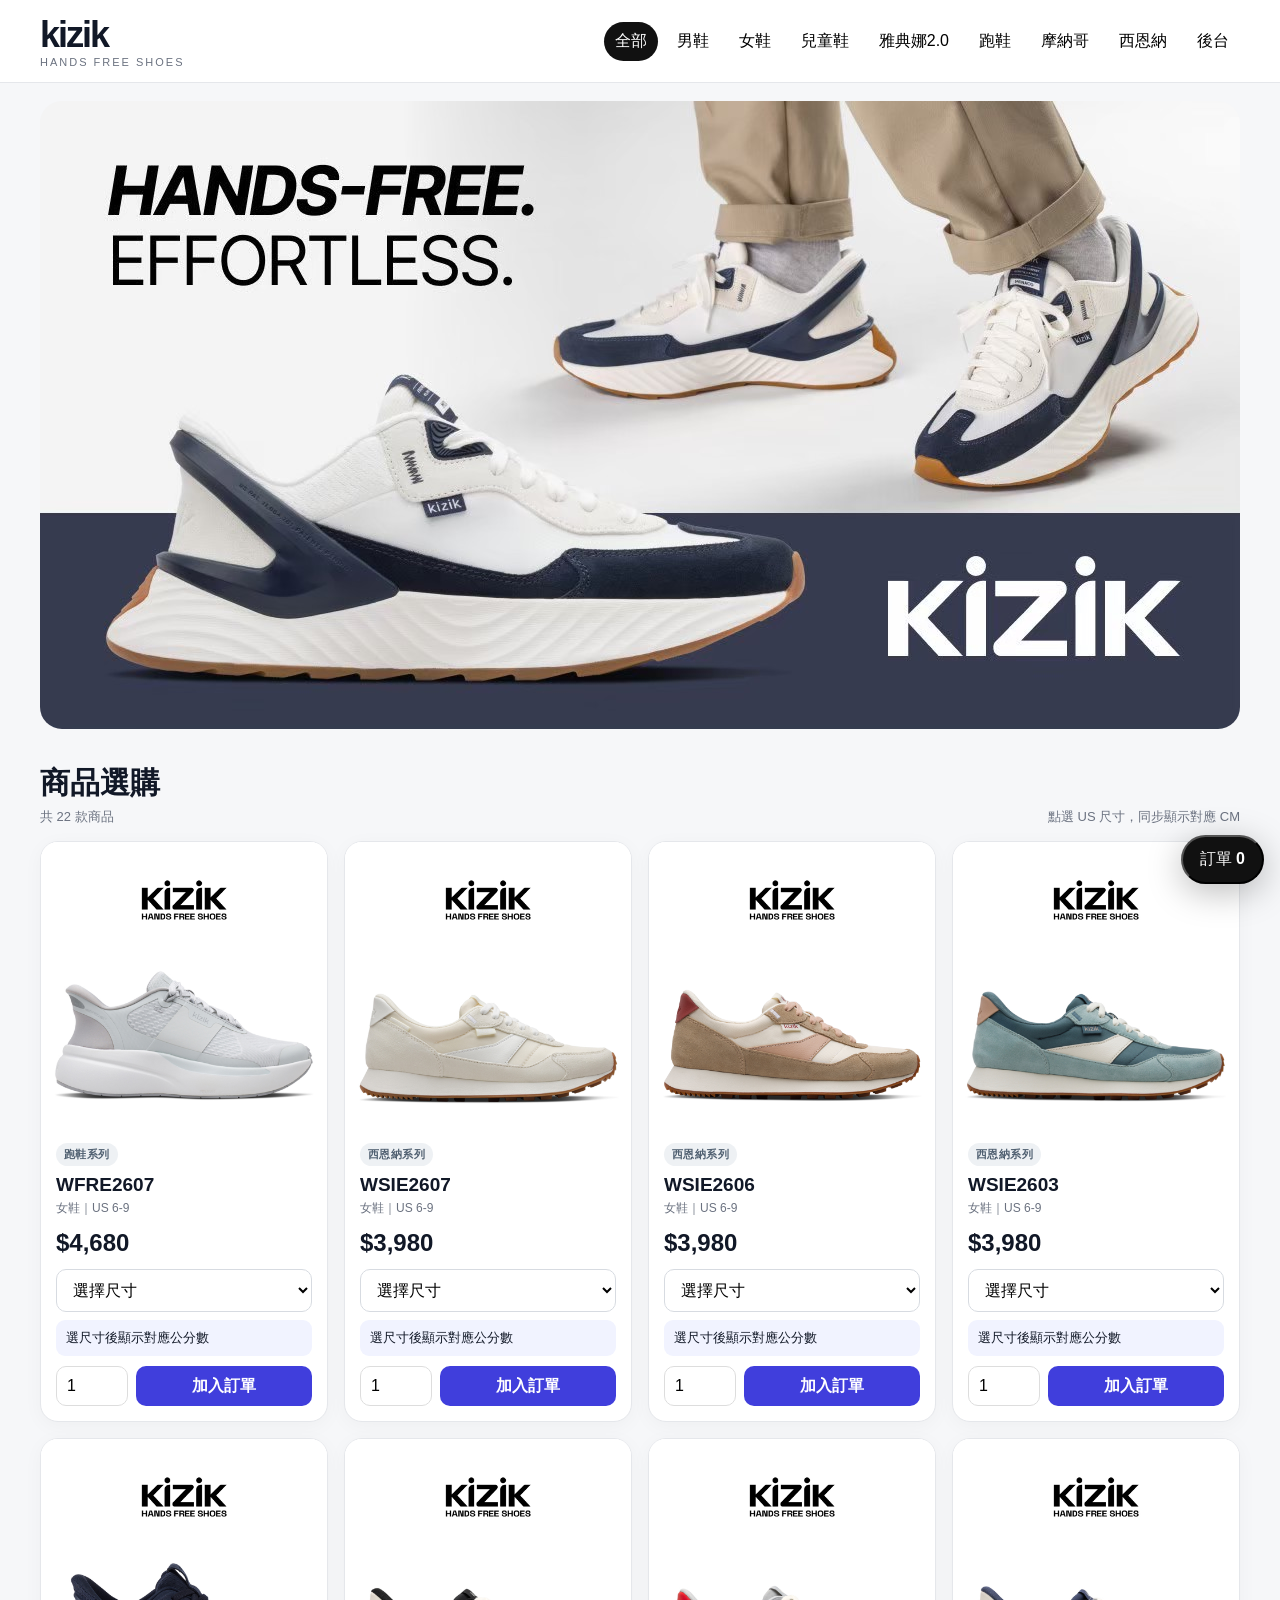
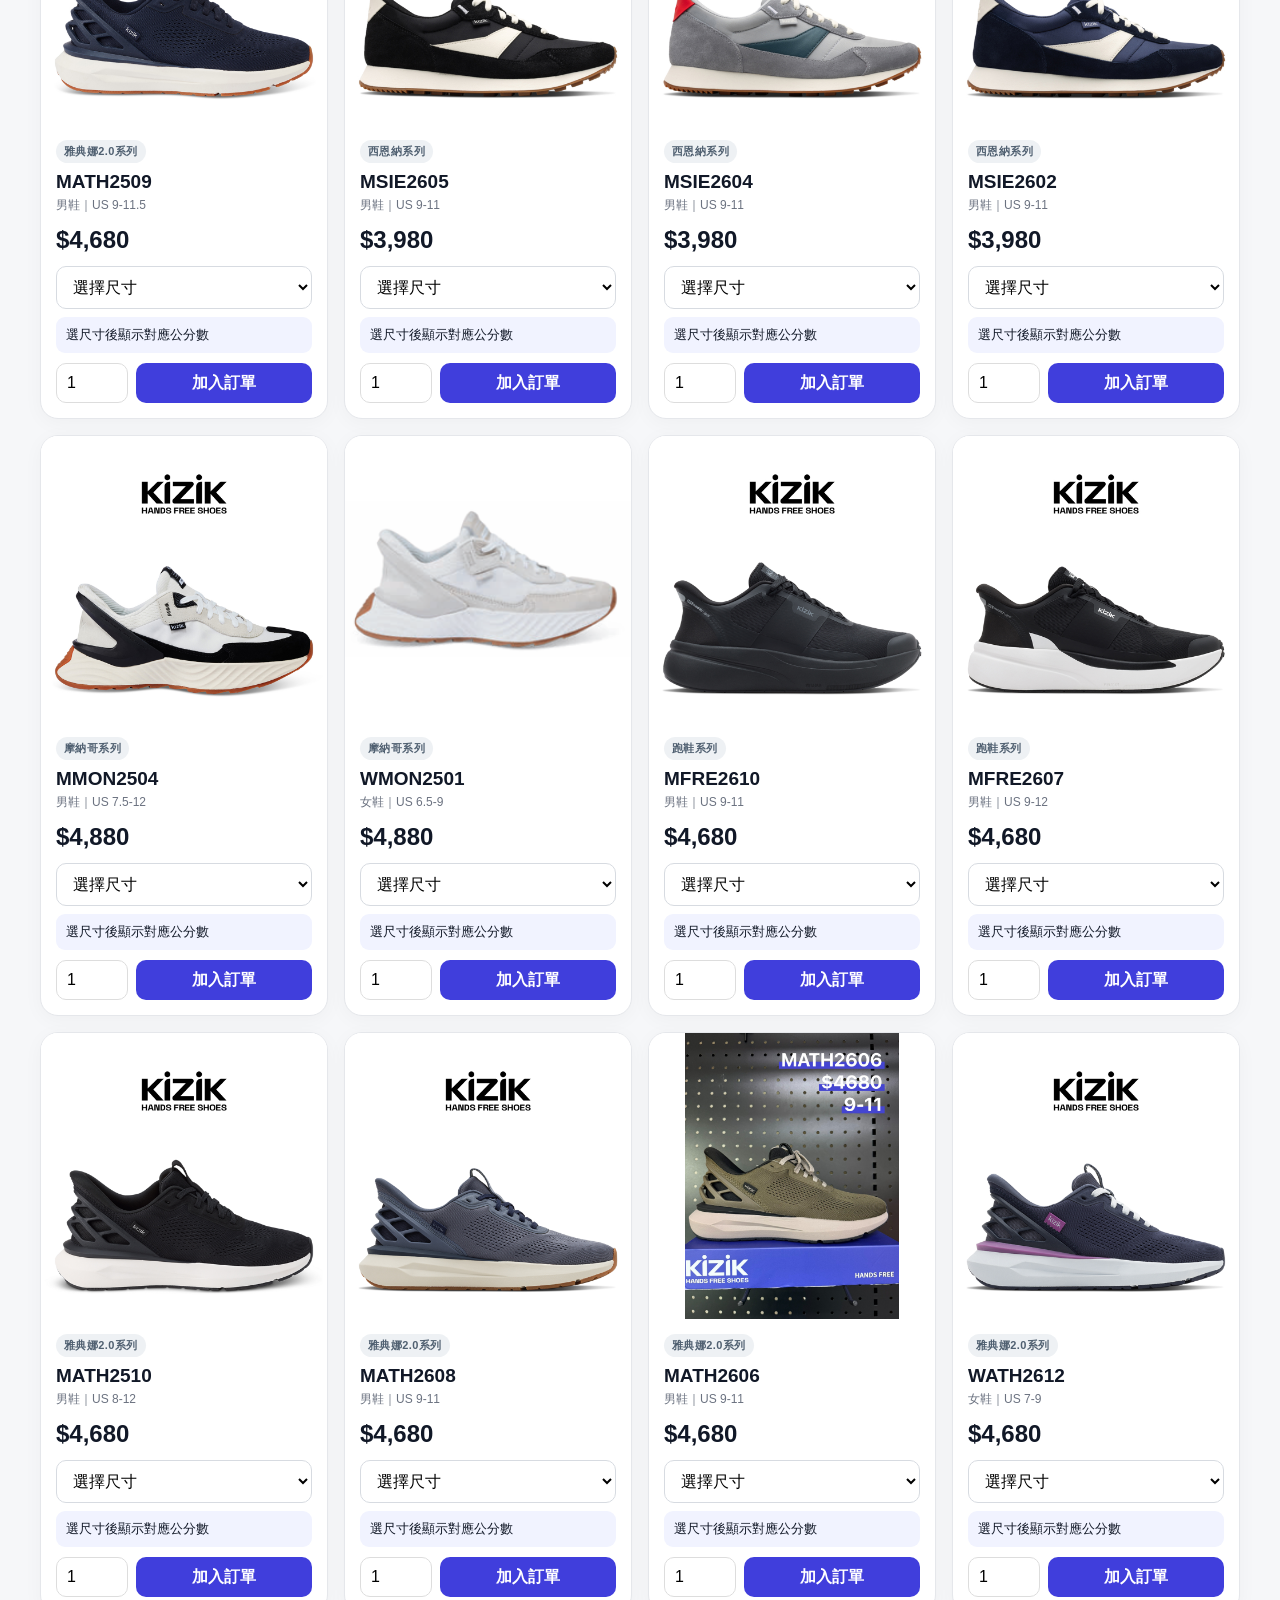
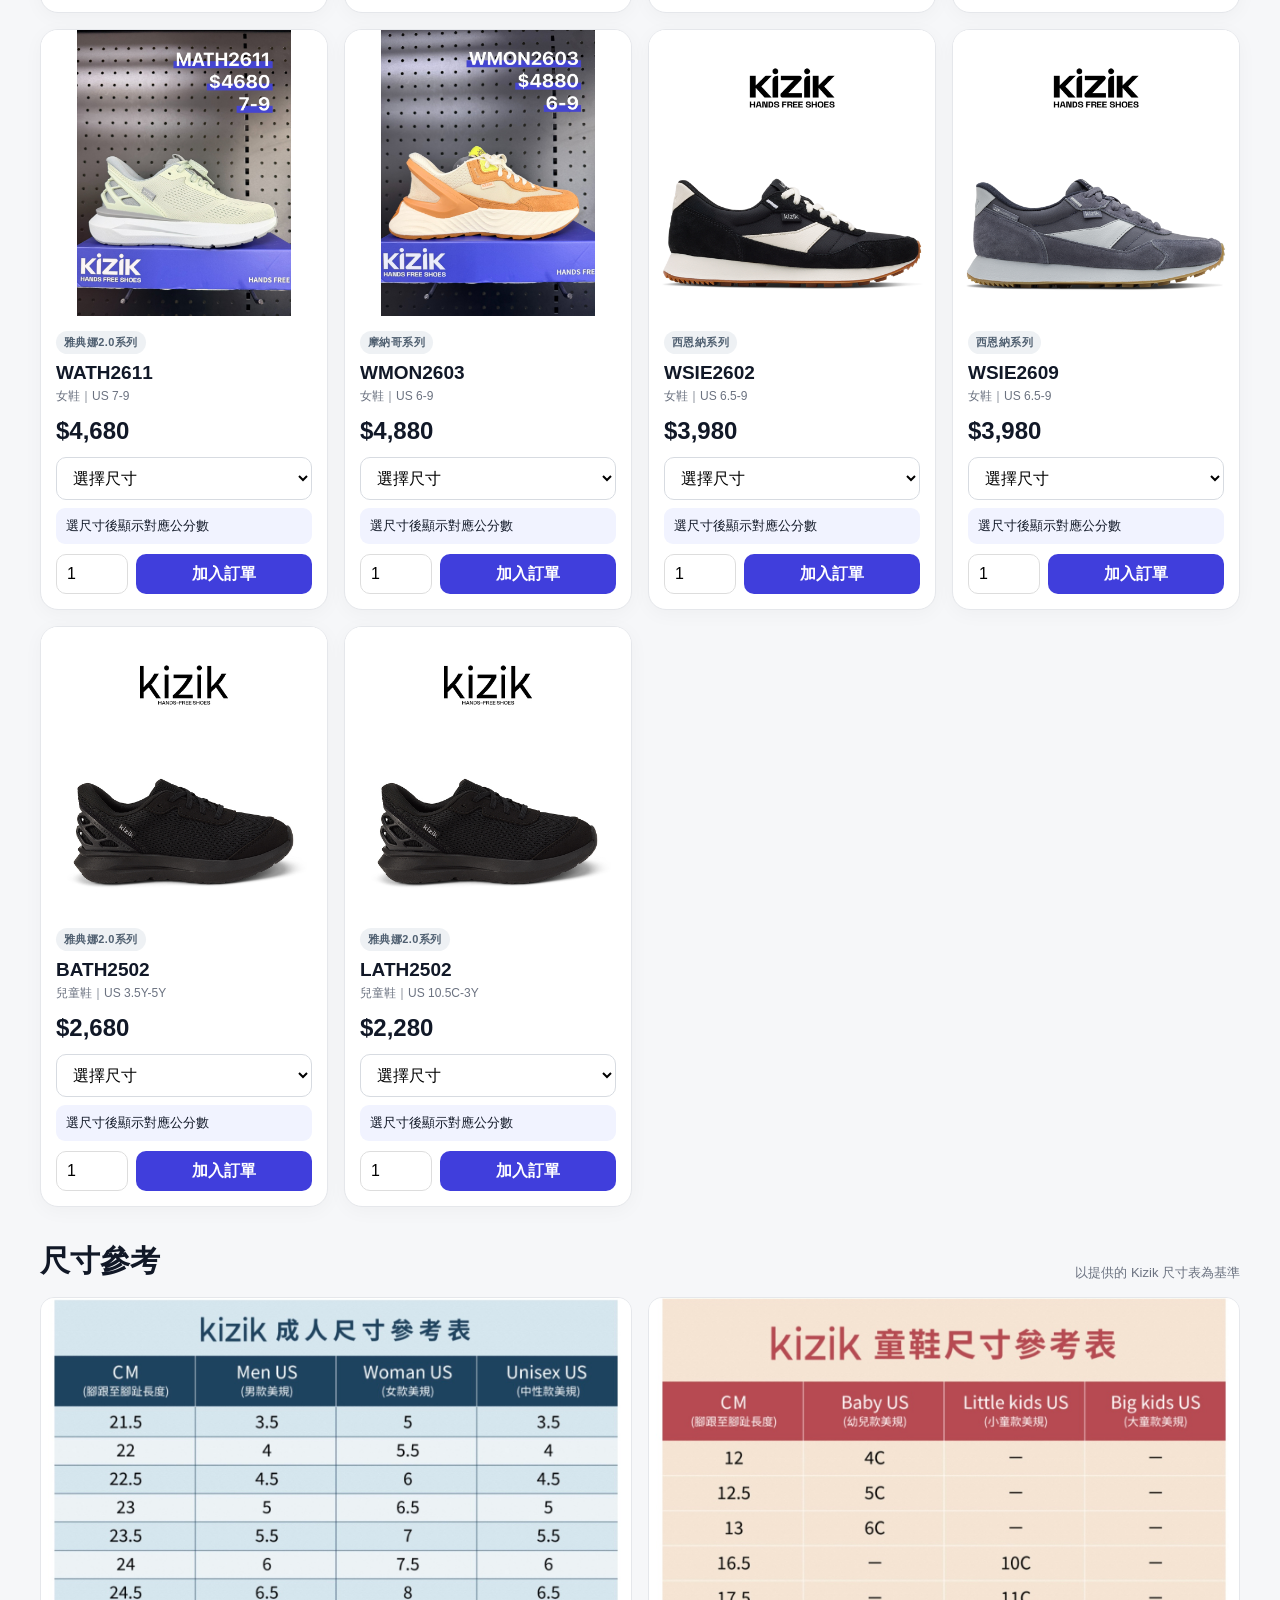
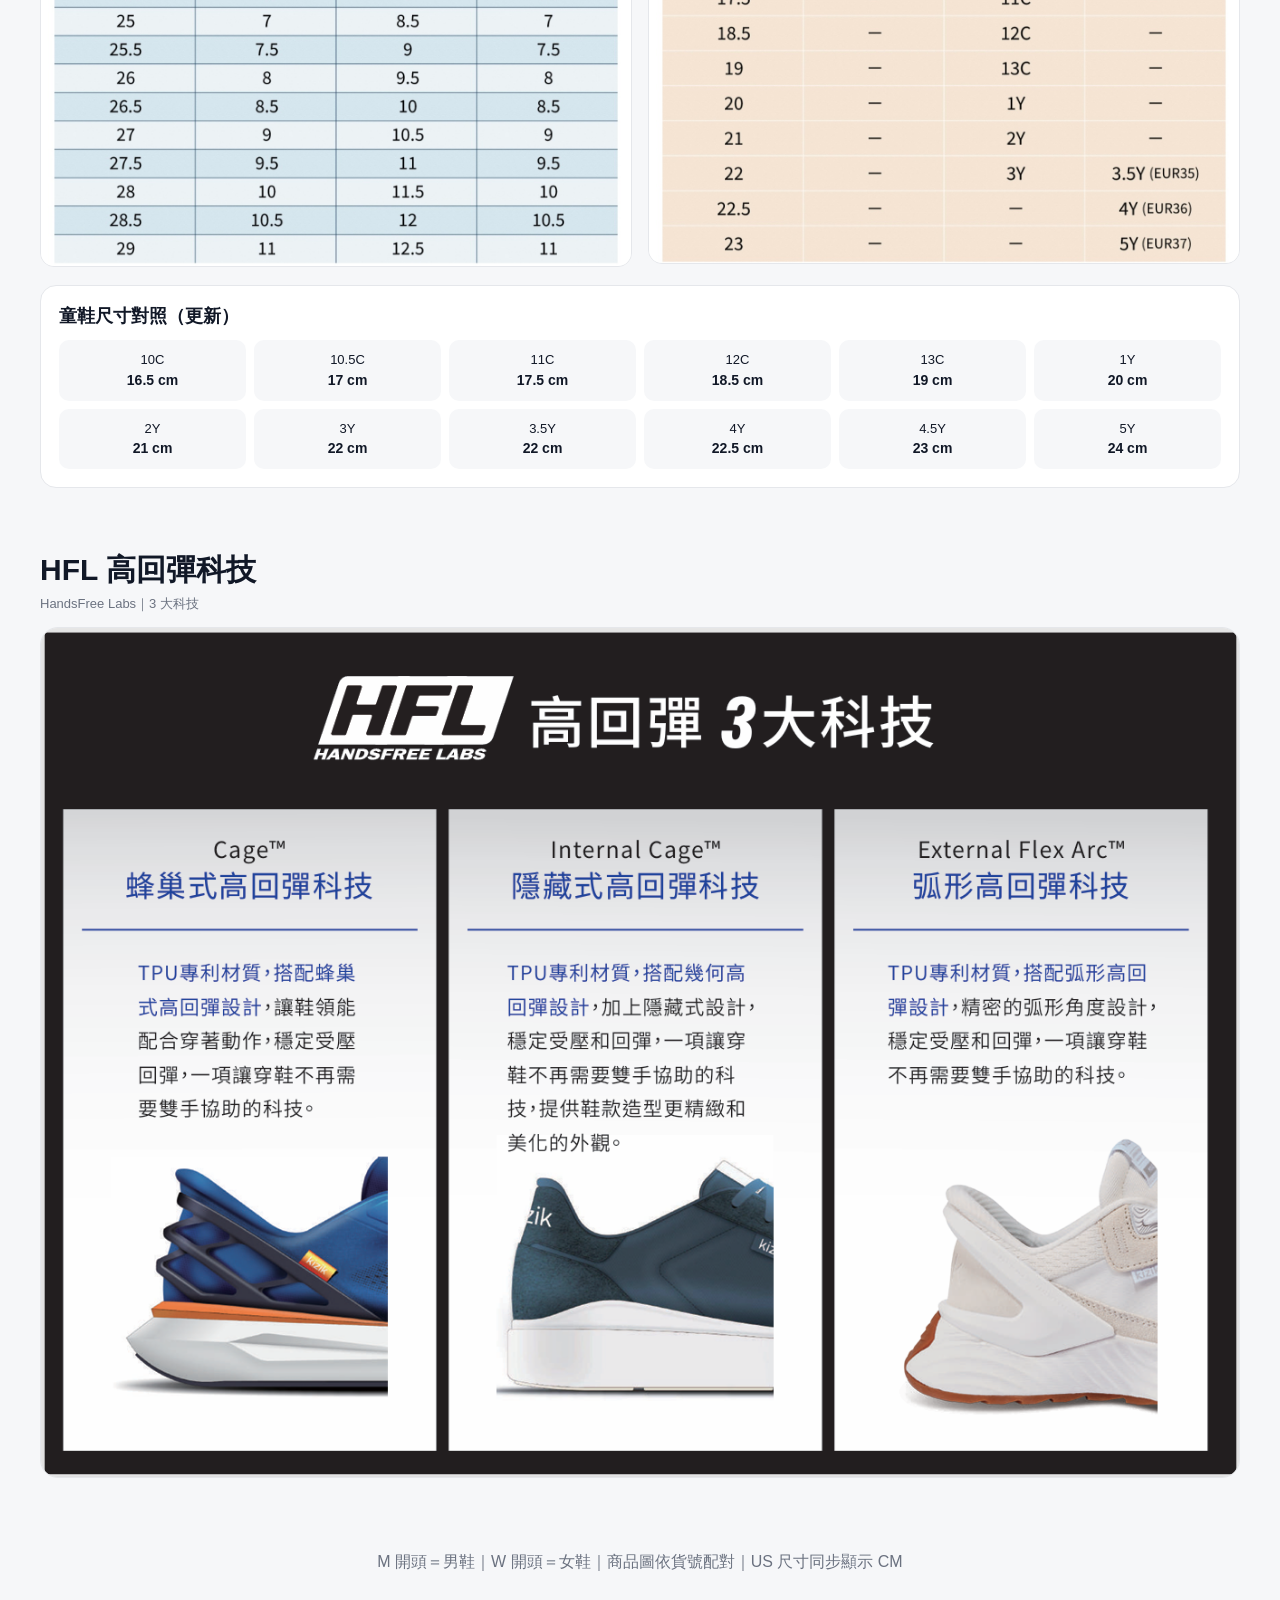
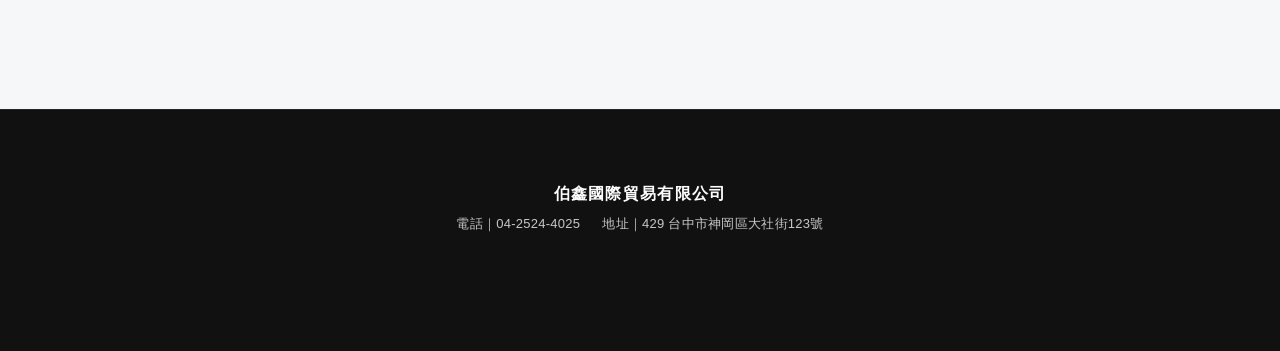
==== index.html @ c649e025 "Deploy KIZIK ordering website" ====
<!doctype html><html lang="zh-Hant"><head><meta charset="utf-8"><meta name="viewport" content="width=device-width,initial-scale=1"><title>Kizik Hands Free Shoes</title><link rel="stylesheet" href="styles.css"></head><body>
<header class="top"><div class="nav"><div><div class="logo">kizik</div><div class="tag">HANDS FREE SHOES</div></div><div class="navlinks"><button class="on" onclick="setCat('all',this)">全部</button><button onclick="setCat('men',this)">男鞋</button><button onclick="setCat('women',this)">女鞋</button><button onclick="setCat('kids',this)">兒童鞋</button><button onclick="setSeries('ATH',this)">雅典娜2.0</button><button onclick="setSeries('FRE',this)">跑鞋</button><button onclick="setSeries('MON',this)">摩納哥</button><button onclick="setSeries('SIE',this)">西恩納</button><a href="admin.html"><button>後台</button></a></div></div></header>
<section class="hero"><img class="heroMain" src="assets/brand/hero-main.jpg" alt="Kizik Hands-Free Effortless"></section>
<section class="section"><div class="secHead"><div><h2>商品選購</h2><div class="productCount">共 22 款商品</div></div><span>點選 US 尺寸，同步顯示對應 CM</span></div><div id="grid" class="grid"></div></section>
<section class="section"><div class="secHead"><h2>尺寸參考</h2><span>以提供的 Kizik 尺寸表為基準</span></div><div class="sizeBox"><img src="assets/size-adult.png"><img src="assets/size-kids.png"></div>
<div class="kidsSizeUpdate">
  <h3>童鞋尺寸對照（更新）</h3>
  <div class="kidsSizeGrid">
    <span>10C<br><b>16.5 cm</b></span>
    <span>10.5C<br><b>17 cm</b></span>
    <span>11C<br><b>17.5 cm</b></span>
    <span>12C<br><b>18.5 cm</b></span>
    <span>13C<br><b>19 cm</b></span>
    <span>1Y<br><b>20 cm</b></span>
    <span>2Y<br><b>21 cm</b></span>
    <span>3Y<br><b>22 cm</b></span>
    <span>3.5Y<br><b>22 cm</b></span>
    <span>4Y<br><b>22.5 cm</b></span>
    <span>4.5Y<br><b>23 cm</b></span>
    <span>5Y<br><b>24 cm</b></span>
  </div>
</div>
</section>
<section class="section patentSection"><div class="secHead"><div><h2>HFL 高回彈科技</h2><div class="productCount">HandsFree Labs｜3 大科技</div></div></div><div class="patentBox"><img src="assets/brand/hfl-patent-tech.png" alt="HFL 高回彈 3 大科技專利技術圖"></div></section><footer>M 開頭＝男鞋｜W 開頭＝女鞋｜商品圖依貨號配對｜US 尺寸同步顯示 CM</footer><button class="drawer" onclick="openCart()">訂單 <b id="cartCount">0</b></button>
<div class="modal" id="cartModal" onclick="closeCart(event)"><div class="sheet" onclick="event.stopPropagation()"><h2>我的訂單</h2><div id="cartItems"></div><div class="total" id="total">$0</div><div class="form">
<input class="full customerName" id="customerName" placeholder="客戶名稱（已有客戶可只填這一欄）">
<div class="orLine full"><span>或</span></div>
<input id="name" placeholder="姓名"><input id="phone" placeholder="電話">
<input class="full" id="address" placeholder="地址（選填）">
<input class="full" id="note" placeholder="備註（選填）">
</div><br><button class="checkout" onclick="checkout()">送出訂單</button></div></div><script src="app.js"></script>
<footer class="companyFooter">
  <div class="companyFooterInner">
    <div class="companyName">伯鑫國際貿易有限公司</div>
    <div class="companyInfo">
      <span>電話｜04-2524-4025</span>
      <span>地址｜429 台中市神岡區大社街123號</span>
    </div>
  </div>
</footer>

</body></html>
---- styles.css ----
:root{--blue:#403edc;--ink:#111827;--muted:#6b7280;--line:#e5e7eb;--bg:#f6f7f9}*{box-sizing:border-box}body{margin:0;font-family:Inter,Arial,"Noto Sans TC",sans-serif;color:var(--ink);background:var(--bg)}a{text-decoration:none;color:inherit}button,select,input{font:inherit}.top{position:sticky;top:0;z-index:20;background:#fff;border-bottom:1px solid var(--line)}.nav{max-width:1240px;margin:auto;padding:14px 20px;display:flex;align-items:center;gap:18px}.logo{font-size:36px;font-weight:900;letter-spacing:-2px}.tag{font-size:11px;letter-spacing:2px;color:var(--muted)}.navlinks{margin-left:auto;display:flex;gap:8px;flex-wrap:wrap}.navlinks button{border:0;background:transparent;padding:9px 11px;border-radius:999px;cursor:pointer}.navlinks button.on{background:#111;color:#fff}.hero{max-width:1240px;margin:20px auto 0;padding:0 20px}.heroBox{background:#111;min-height:430px;border-radius:24px;overflow:hidden;display:grid;grid-template-columns:1.05fr 1fr}.heroText{padding:56px;color:#fff;display:flex;flex-direction:column;justify-content:center}.heroText h1{font-size:clamp(38px,5vw,72px);line-height:.98;margin:0 0 18px}.heroText p{font-size:20px;line-height:1.7;margin:0}.checks{margin-top:22px;display:grid;gap:8px}.heroImg{width:100%;height:100%;object-fit:cover}.section{max-width:1240px;margin:34px auto;padding:0 20px}.secHead{display:flex;justify-content:space-between;align-items:end;gap:15px;margin-bottom:15px}.secHead h2{margin:0;font-size:30px}.secHead span{color:var(--muted);font-size:13px}.grid{display:grid;grid-template-columns:repeat(4,minmax(0,1fr));gap:16px}.card{background:#fff;border:1px solid var(--line);border-radius:18px;overflow:hidden;box-shadow:0 4px 20px rgba(0,0,0,.035)}.photo{aspect-ratio:1/1;background:#fff;display:flex;align-items:center;justify-content:center}.photo img{width:100%;height:100%;object-fit:contain}.body{padding:15px}.sku{font-weight:850;font-size:19px}.small{font-size:12px;color:var(--muted);margin-top:4px}.price{font-size:24px;font-weight:900;margin:12px 0}.select{width:100%;padding:11px 12px;border:1px solid #d7dbe1;border-radius:10px;background:#fff}.cm{margin-top:8px;padding:9px 10px;border-radius:9px;background:#f1f3ff;font-size:13px;min-height:35px}.row{display:flex;gap:8px;margin-top:10px}.qty{width:72px;padding:10px;border:1px solid #ddd;border-radius:10px}.add{flex:1;border:0;border-radius:10px;background:var(--blue);color:#fff;font-weight:800;cursor:pointer}.drawer{position:fixed;right:16px;bottom:16px;z-index:40;background:#111;color:#fff;border-radius:999px;padding:12px 17px;box-shadow:0 8px 35px #0004;cursor:pointer}.modal{position:fixed;inset:0;background:#0008;z-index:50;display:none;align-items:flex-end;justify-content:center}.modal.open{display:flex}.sheet{width:min(720px,100%);max-height:88vh;overflow:auto;background:white;border-radius:24px 24px 0 0;padding:20px}.cartItem{display:grid;grid-template-columns:1fr auto;gap:8px;padding:12px 0;border-bottom:1px solid var(--line)}.total{font-size:24px;font-weight:900;text-align:right;margin:20px 0}.form{display:grid;grid-template-columns:1fr 1fr;gap:10px}.form input{padding:12px;border:1px solid #ddd;border-radius:10px}.form .full{grid-column:1/-1}.checkout{width:100%;padding:14px;border:0;border-radius:12px;background:#111;color:#fff;font-weight:900}.sizeBox{display:grid;grid-template-columns:1fr 1fr;gap:16px}.sizeBox img{width:100%;border-radius:14px;border:1px solid var(--line)}footer{padding:40px 20px 80px;text-align:center;color:#6b7280}.empty{grid-column:1/-1;padding:50px;text-align:center;background:#fff;border-radius:16px;color:#777}@media(max-width:950px){.grid{grid-template-columns:repeat(2,1fr)}.heroBox{grid-template-columns:1fr}.heroText{padding:38px}.heroImg{max-height:360px}.sizeBox{grid-template-columns:1fr}}@media(max-width:560px){.grid{grid-template-columns:1fr}.nav{padding:10px 14px}.logo{font-size:31px}.navlinks{gap:2px}.navlinks button{padding:8px 9px}.hero,.section{padding:0 12px}.heroText{padding:30px 22px}.form{grid-template-columns:1fr}.form .full{grid-column:auto}}

.hero{max-width:1240px;margin:18px auto 0;padding:0 20px}.heroMain{display:block;width:100%;height:auto;aspect-ratio:1200/628;object-fit:cover;border-radius:22px;background:#fff}.productCount{font-size:13px;color:var(--muted);margin-top:4px}.seriesBadge{display:inline-flex;padding:4px 8px;border-radius:999px;background:#eef1f4;color:#506071;font-size:11px;font-weight:850;letter-spacing:.4px;margin-bottom:8px}@media(max-width:560px){.hero{padding:0 12px;margin-top:12px}.heroMain{border-radius:14px}.secHead{align-items:flex-start}.secHead span{max-width:160px;text-align:right}}

.patentSection{padding-top:28px}.patentBox{background:#fff;border-radius:18px;overflow:hidden;border:1px solid #e5e7eb}.patentBox img{display:block;width:100%;height:auto}.patentSection .secHead{margin-bottom:14px}@media(max-width:700px){.patentBox{border-radius:12px}}

.kidsSizeUpdate{margin-top:18px;background:#fff;border:1px solid #e5e7eb;border-radius:16px;padding:18px}
.kidsSizeUpdate h3{margin:0 0 12px;font-size:18px}
.kidsSizeGrid{display:grid;grid-template-columns:repeat(6,1fr);gap:8px}
.kidsSizeGrid span{background:#f6f7f9;border-radius:10px;padding:10px;text-align:center;font-size:13px;line-height:1.5}
.kidsSizeGrid b{font-size:14px}
@media(max-width:700px){.kidsSizeGrid{grid-template-columns:repeat(3,1fr)}}

.customerName{font-weight:700}
.orLine{display:flex;align-items:center;gap:10px;color:#8a8f98;font-size:12px;margin:-2px 0}
.orLine:before,.orLine:after{content:"";height:1px;background:#e5e7eb;flex:1}
.orLine span{padding:0 6px}

.companyFooter{
  margin-top:56px;
  background:#111;
  color:#fff;
  border-top:1px solid #242424;
}
.companyFooterInner{
  max-width:1180px;
  margin:0 auto;
  padding:34px 22px 38px;
  text-align:center;
}
.companyName{
  font-size:16px;
  font-weight:800;
  letter-spacing:.08em;
  margin-bottom:10px;
}
.companyInfo{
  display:flex;
  justify-content:center;
  align-items:center;
  flex-wrap:wrap;
  gap:8px 22px;
  font-size:13px;
  color:#c8c8c8;
  letter-spacing:.02em;
}
@media(max-width:640px){
  .companyFooter{margin-top:40px}
  .companyFooterInner{padding:28px 18px 32px}
  .companyName{font-size:15px}
  .companyInfo{display:grid;gap:7px;font-size:12px}
}
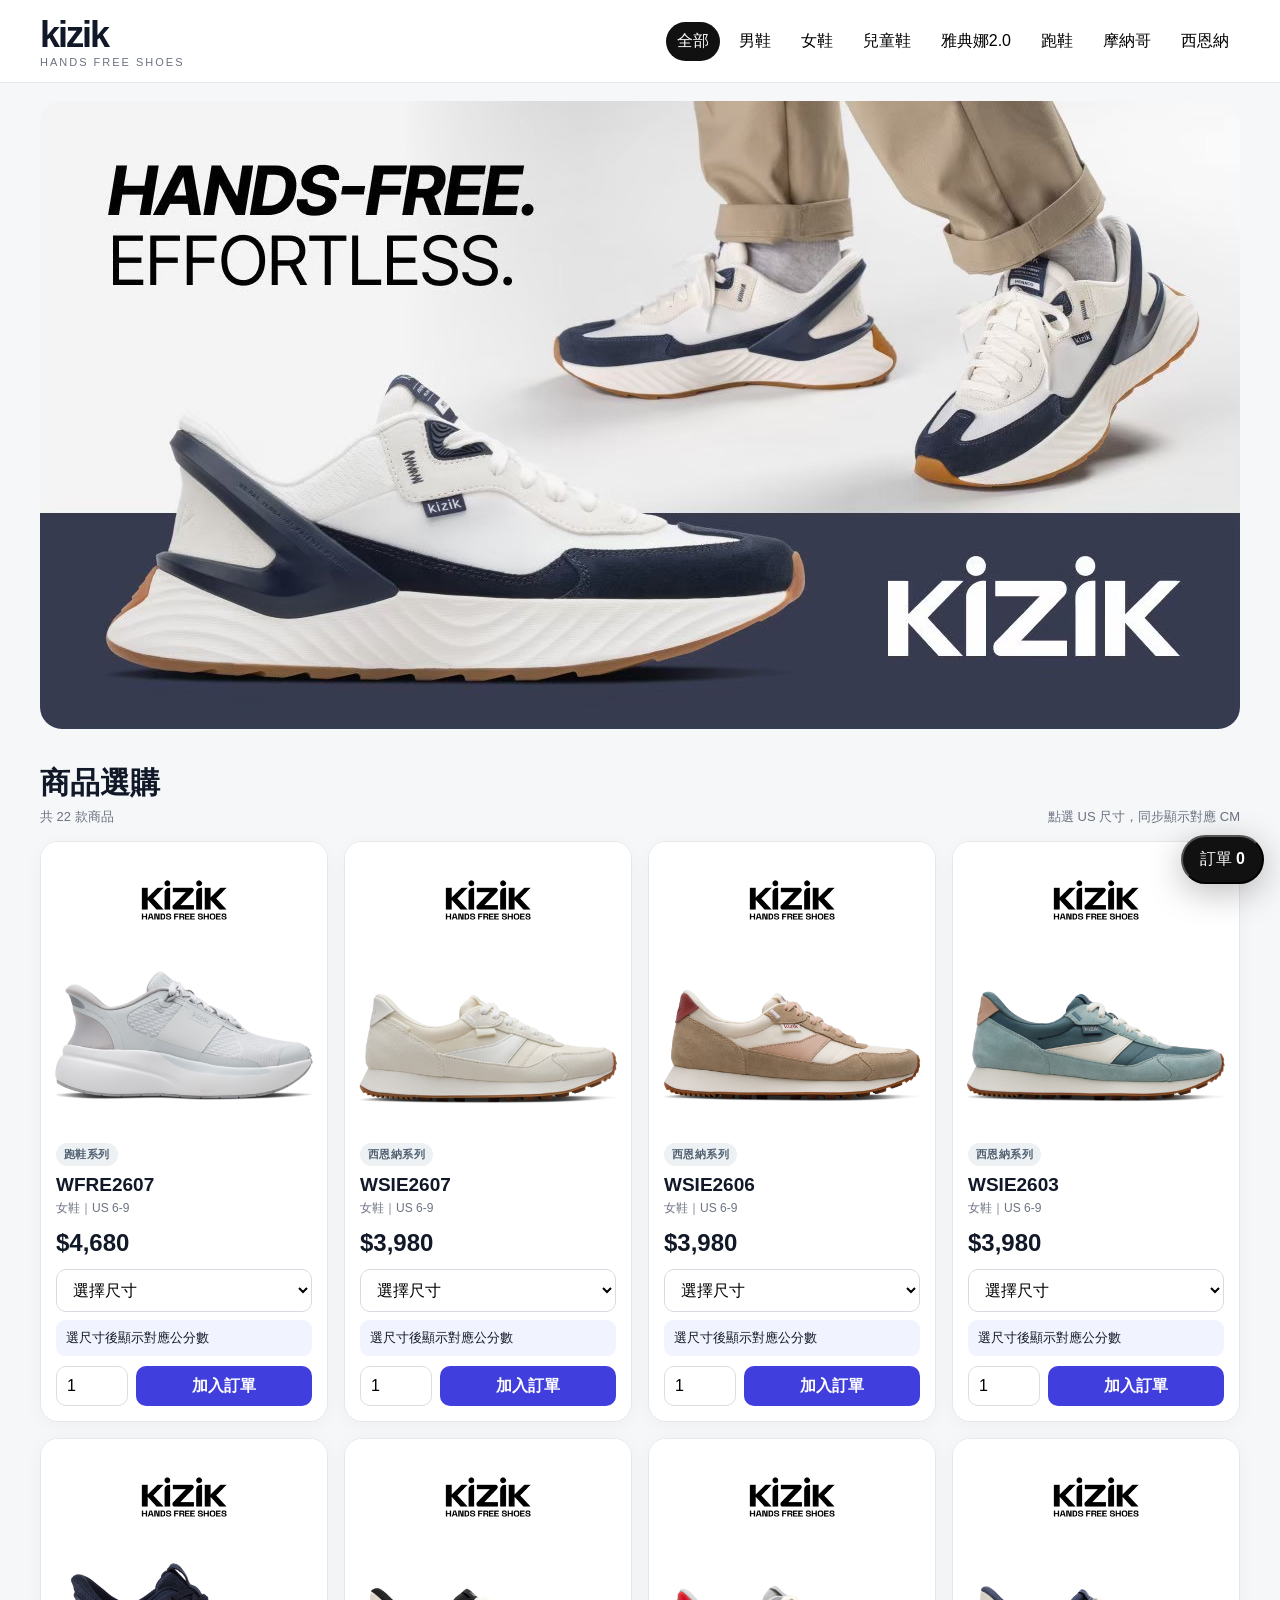
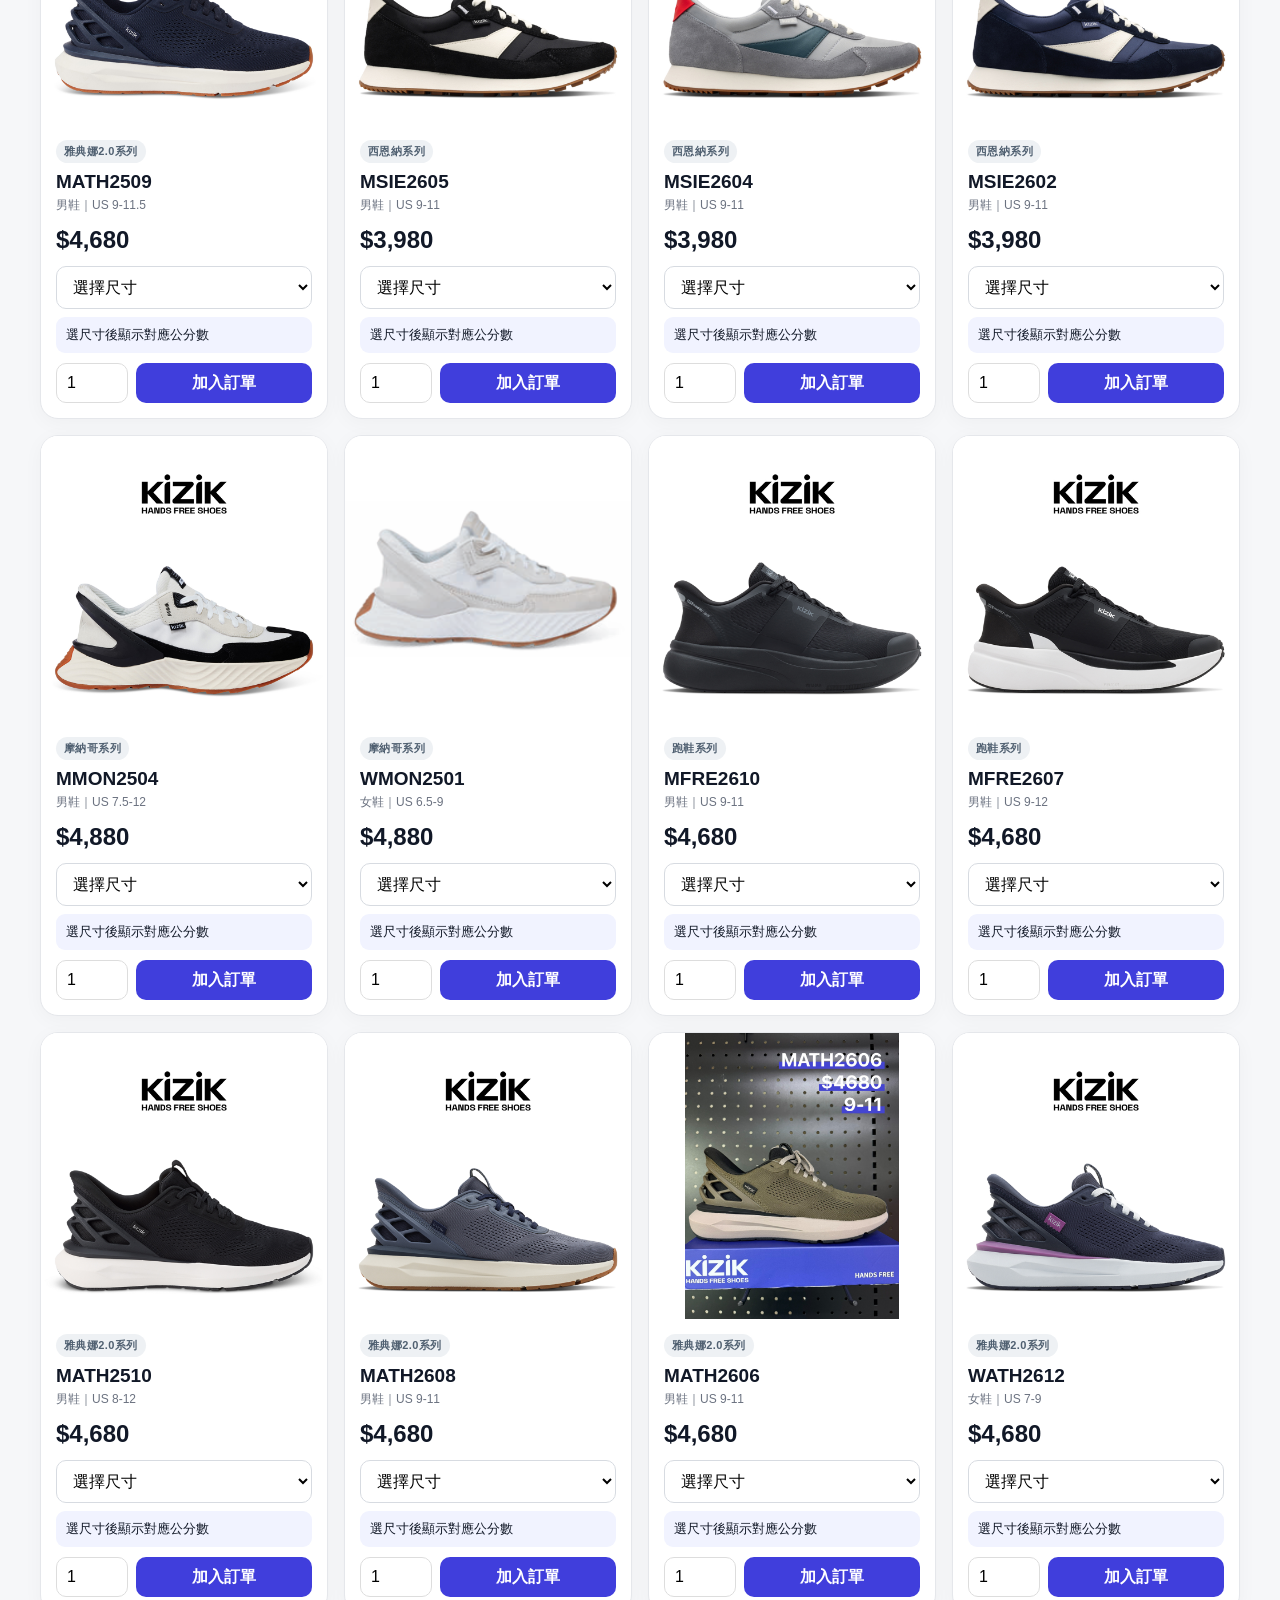
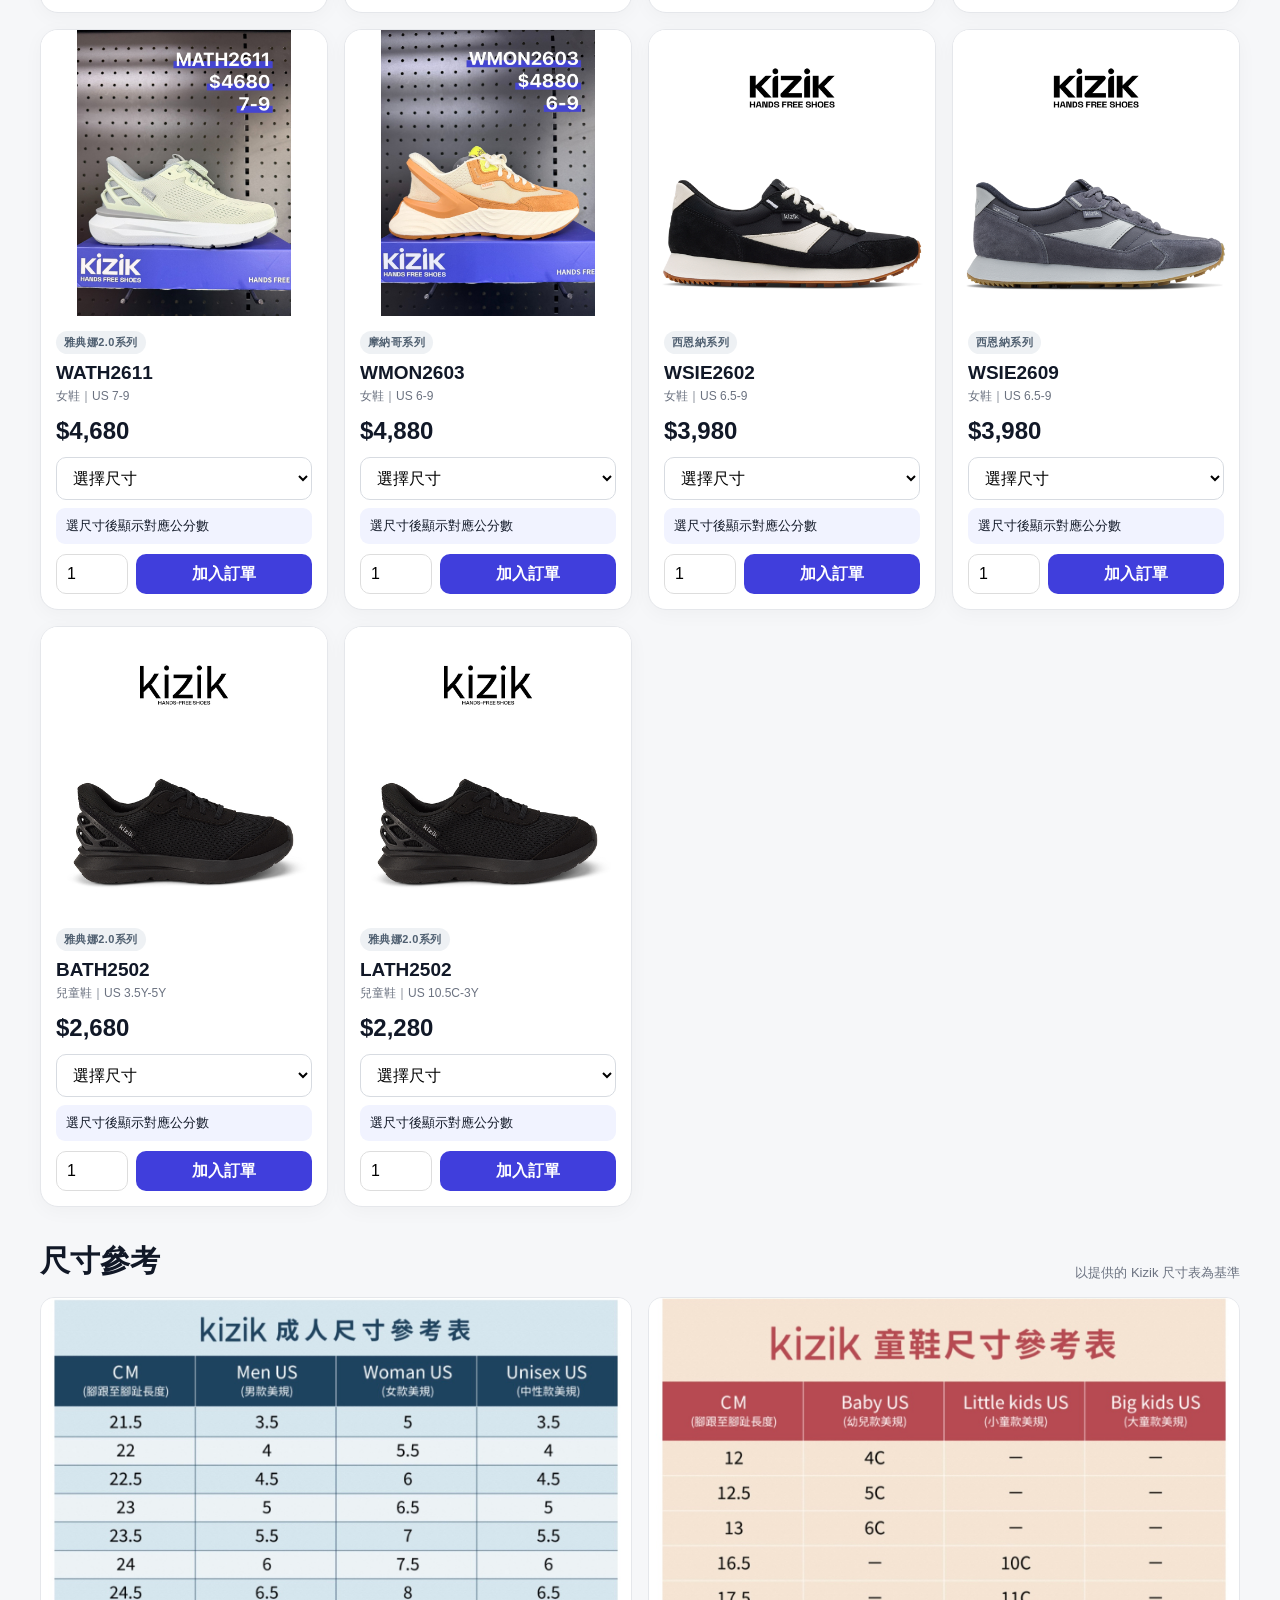
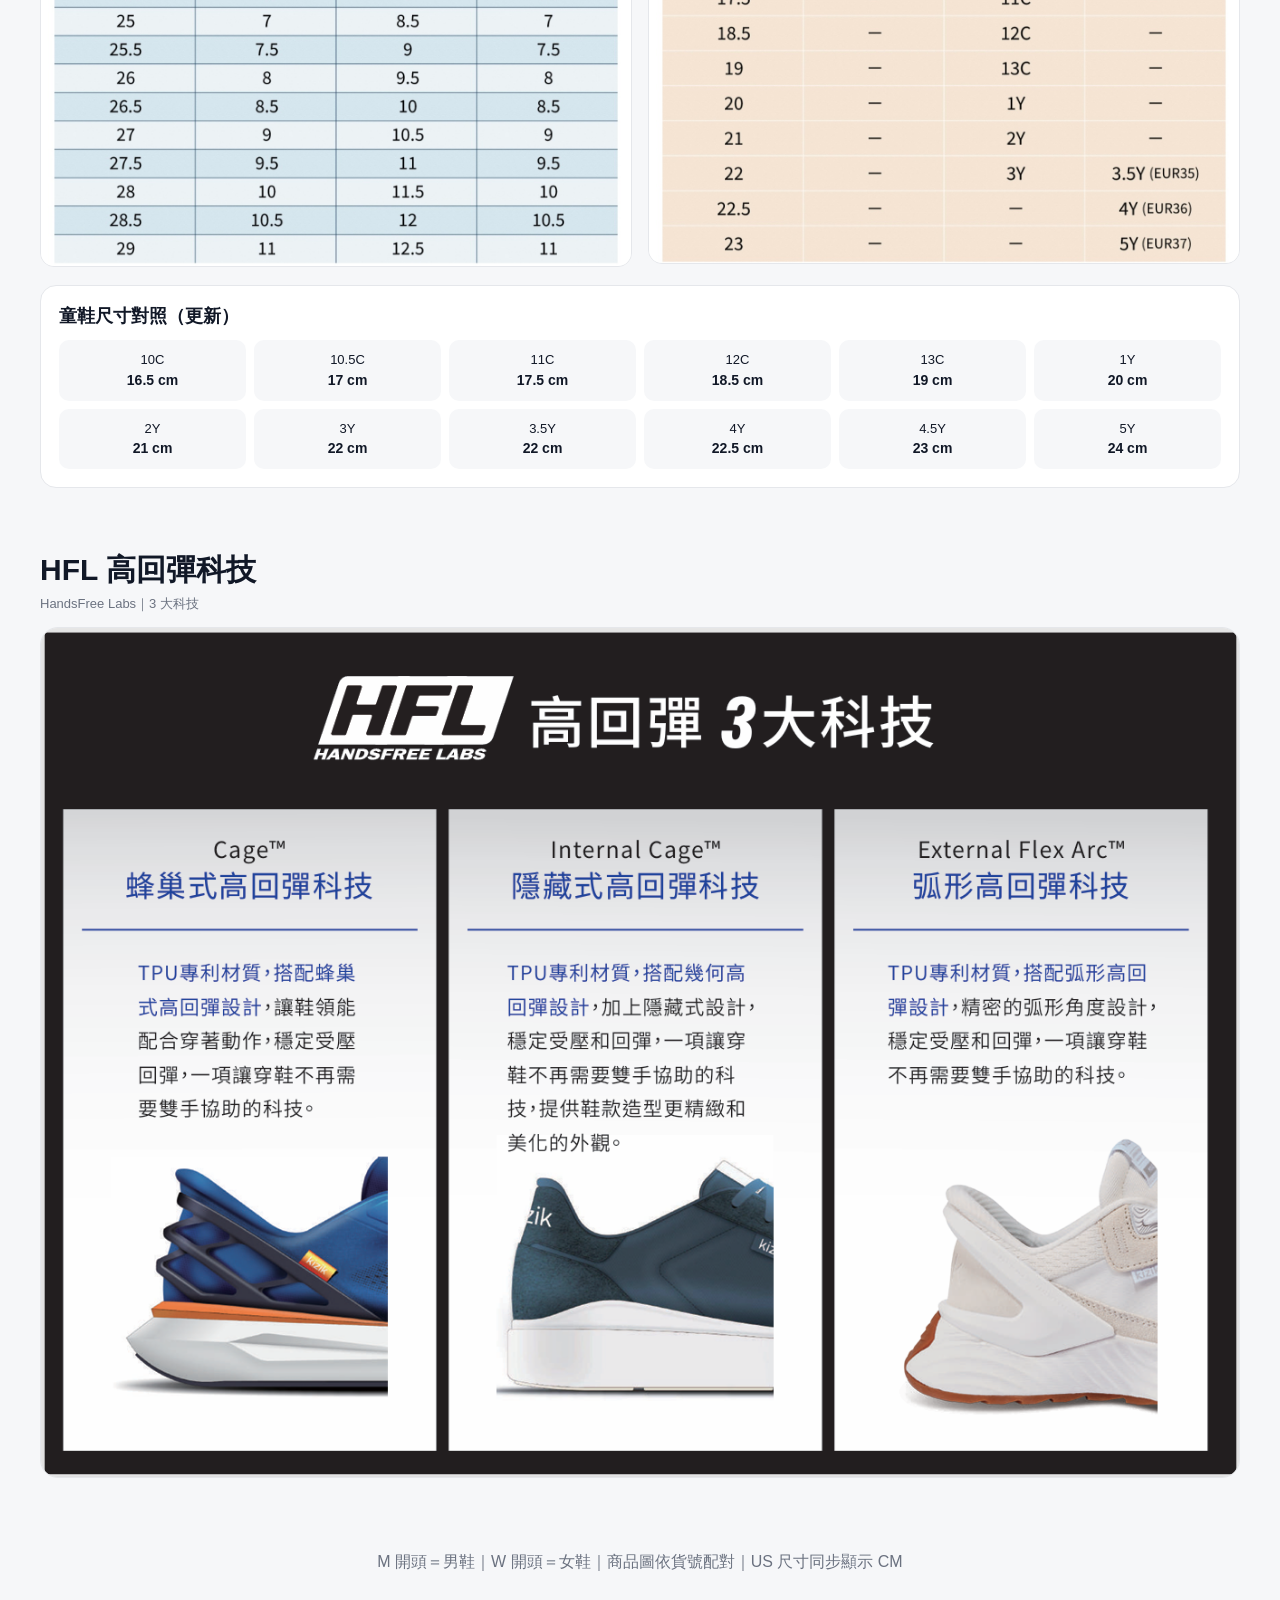
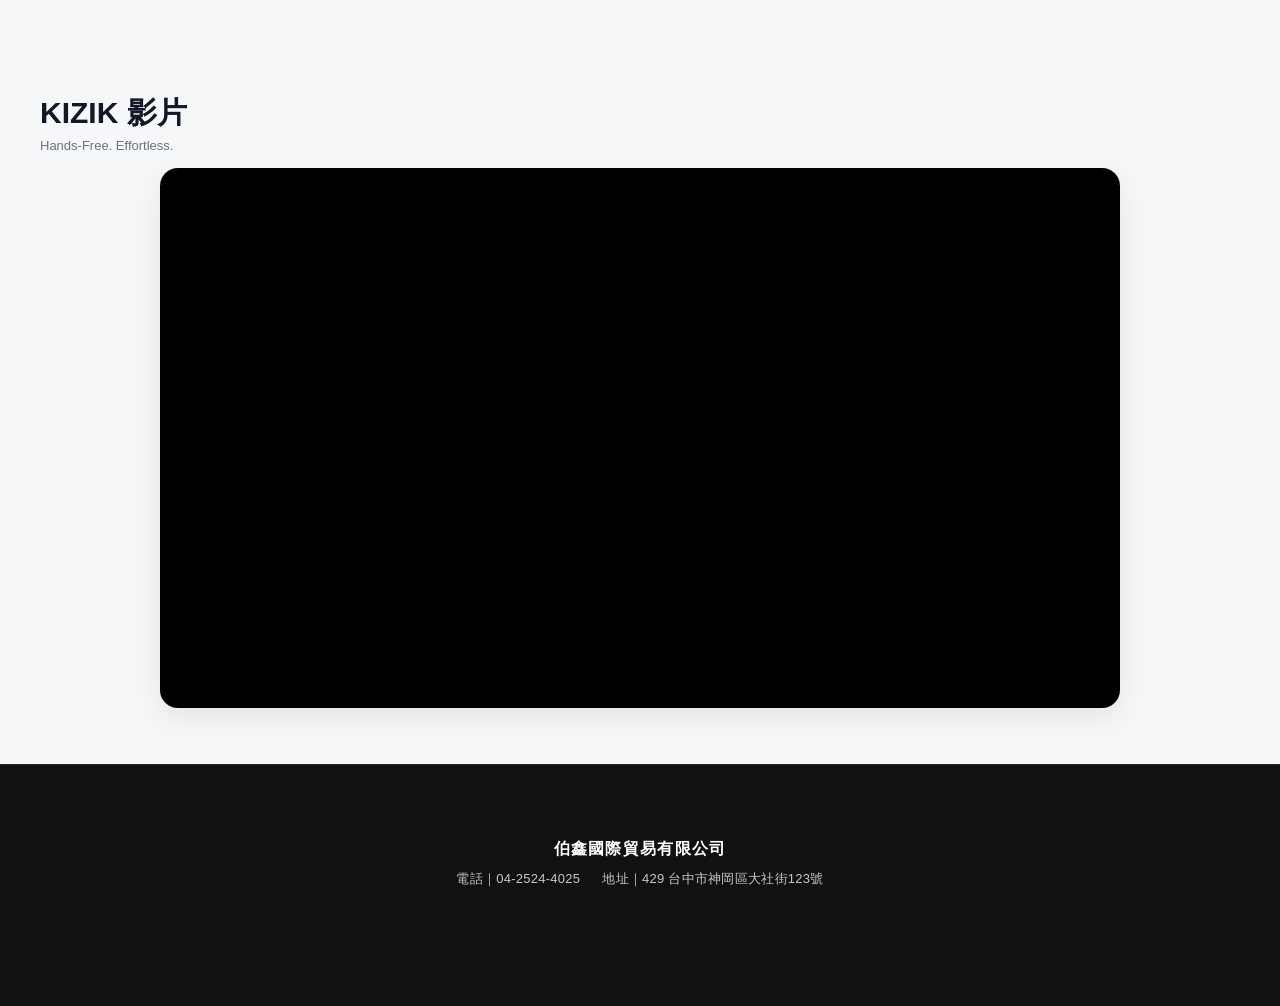
==== commit 98d87396: "Update index.html" ====
--- a/index.html
+++ b/index.html
@@ -1,5 +1,5 @@
 <!doctype html><html lang="zh-Hant"><head><meta charset="utf-8"><meta name="viewport" content="width=device-width,initial-scale=1"><title>Kizik Hands Free Shoes</title><link rel="stylesheet" href="styles.css"></head><body>
-<header class="top"><div class="nav"><div><div class="logo">kizik</div><div class="tag">HANDS FREE SHOES</div></div><div class="navlinks"><button class="on" onclick="setCat('all',this)">全部</button><button onclick="setCat('men',this)">男鞋</button><button onclick="setCat('women',this)">女鞋</button><button onclick="setCat('kids',this)">兒童鞋</button><button onclick="setSeries('ATH',this)">雅典娜2.0</button><button onclick="setSeries('FRE',this)">跑鞋</button><button onclick="setSeries('MON',this)">摩納哥</button><button onclick="setSeries('SIE',this)">西恩納</button><a href="admin.html"><button>後台</button></a></div></div></header>
+<header class="top"><div class="nav"><div><div class="logo">kizik</div><div class="tag">HANDS FREE SHOES</div></div><div class="navlinks"><button class="on" onclick="setCat('all',this)">全部</button><button onclick="setCat('men',this)">男鞋</button><button onclick="setCat('women',this)">女鞋</button><button onclick="setCat('kids',this)">兒童鞋</button><button onclick="setSeries('ATH',this)">雅典娜2.0</button><button onclick="setSeries('FRE',this)">跑鞋</button><button onclick="setSeries('MON',this)">摩納哥</button><button onclick="setSeries('SIE',this)">西恩納</button></div></div></header>
 <section class="hero"><img class="heroMain" src="assets/brand/hero-main.jpg" alt="Kizik Hands-Free Effortless"></section>
 <section class="section"><div class="secHead"><div><h2>商品選購</h2><div class="productCount">共 22 款商品</div></div><span>點選 US 尺寸，同步顯示對應 CM</span></div><div id="grid" class="grid"></div></section>
 <section class="section"><div class="secHead"><h2>尺寸參考</h2><span>以提供的 Kizik 尺寸表為基準</span></div><div class="sizeBox"><img src="assets/size-adult.png"><img src="assets/size-kids.png"></div>
@@ -29,6 +29,25 @@
 <input class="full" id="address" placeholder="地址（選填）">
 <input class="full" id="note" placeholder="備註（選填）">
 </div><br><button class="checkout" onclick="checkout()">送出訂單</button></div></div><script src="app.js"></script>
+
+<section class="section" style="margin-top:40px">
+  <div class="secHead">
+    <div>
+      <h2>KIZIK 影片</h2>
+      <div class="productCount">Hands-Free. Effortless.</div>
+    </div>
+  </div>
+  <div style="max-width:960px;margin:0 auto;aspect-ratio:16/9;border-radius:18px;overflow:hidden;background:#000;box-shadow:0 10px 30px rgba(0,0,0,.08)">
+    <iframe
+      src="https://www.youtube-nocookie.com/embed/UcdqNQ9qpVU"
+      title="KIZIK YouTube 影片"
+      style="width:100%;height:100%;border:0;display:block"
+      allow="accelerometer; autoplay; clipboard-write; encrypted-media; gyroscope; picture-in-picture; web-share"
+      allowfullscreen>
+    </iframe>
+  </div>
+</section>
+
 <footer class="companyFooter">
   <div class="companyFooterInner">
     <div class="companyName">伯鑫國際貿易有限公司</div>
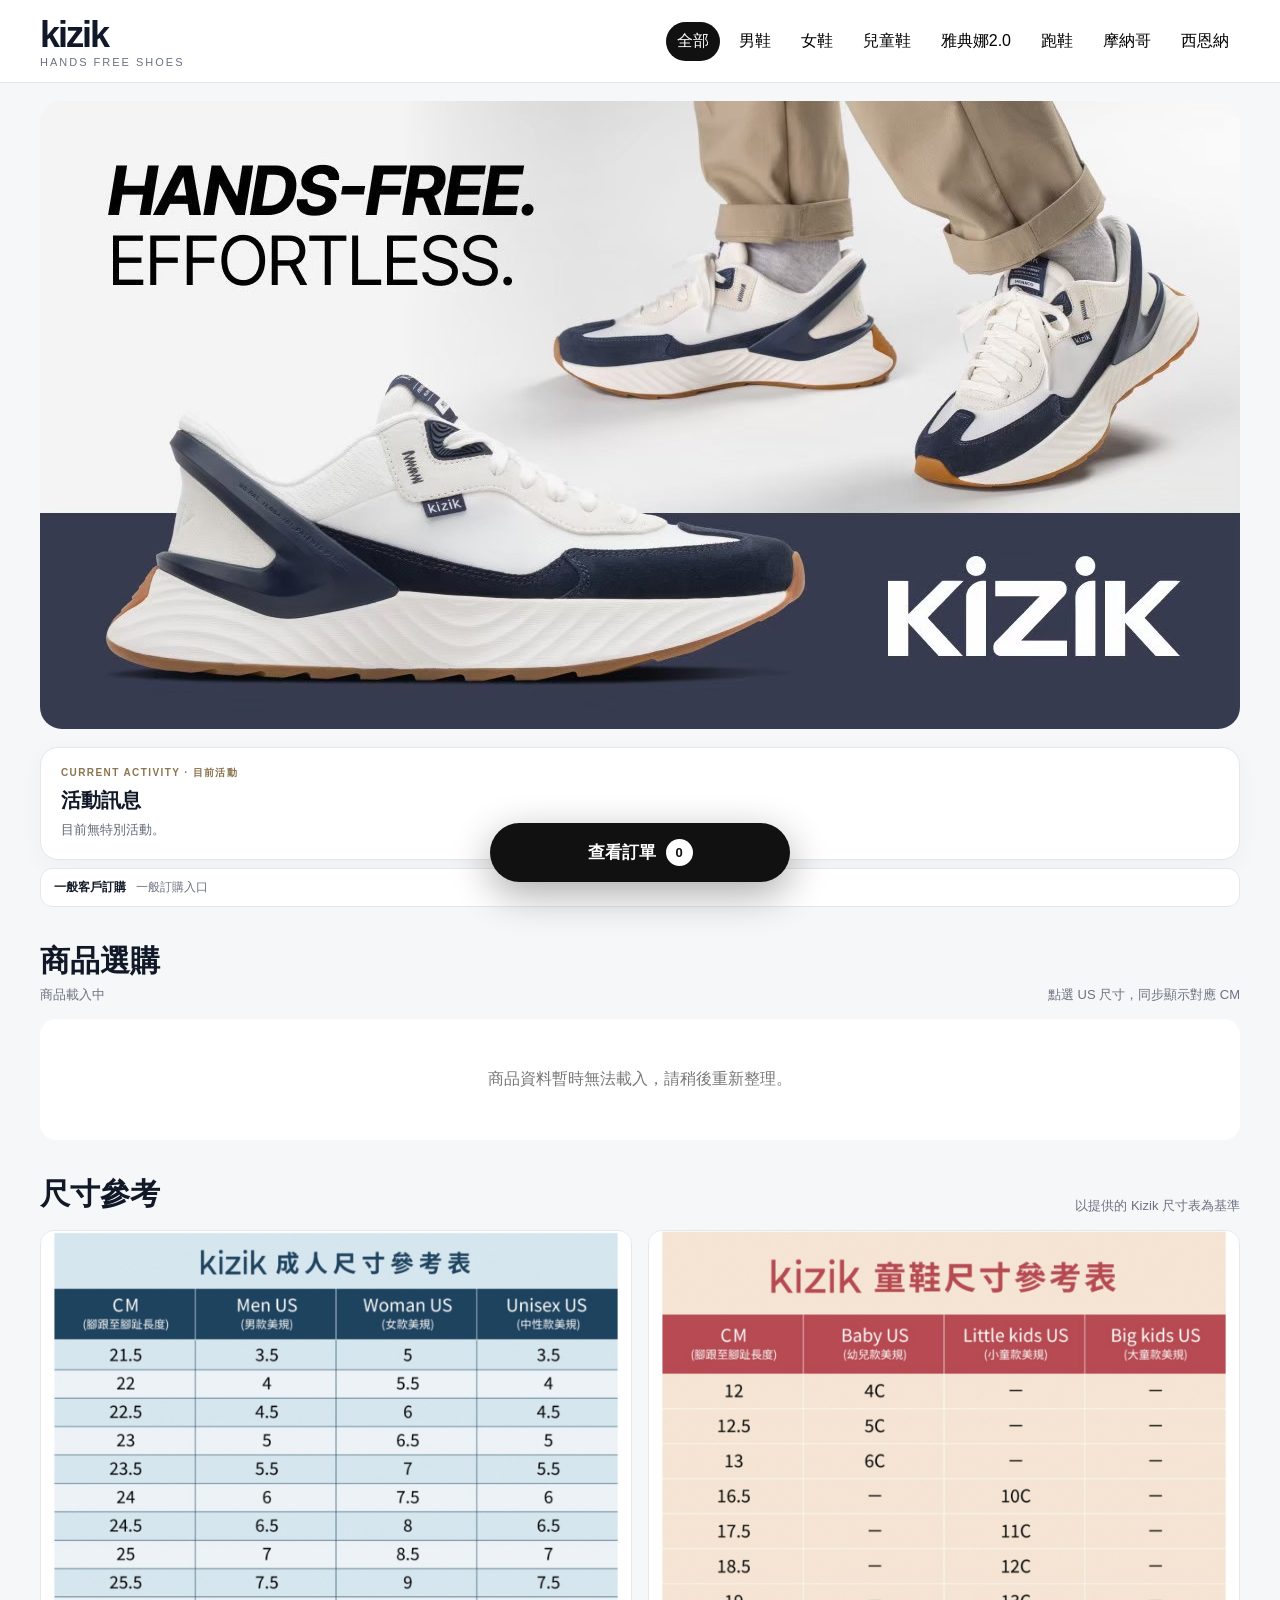
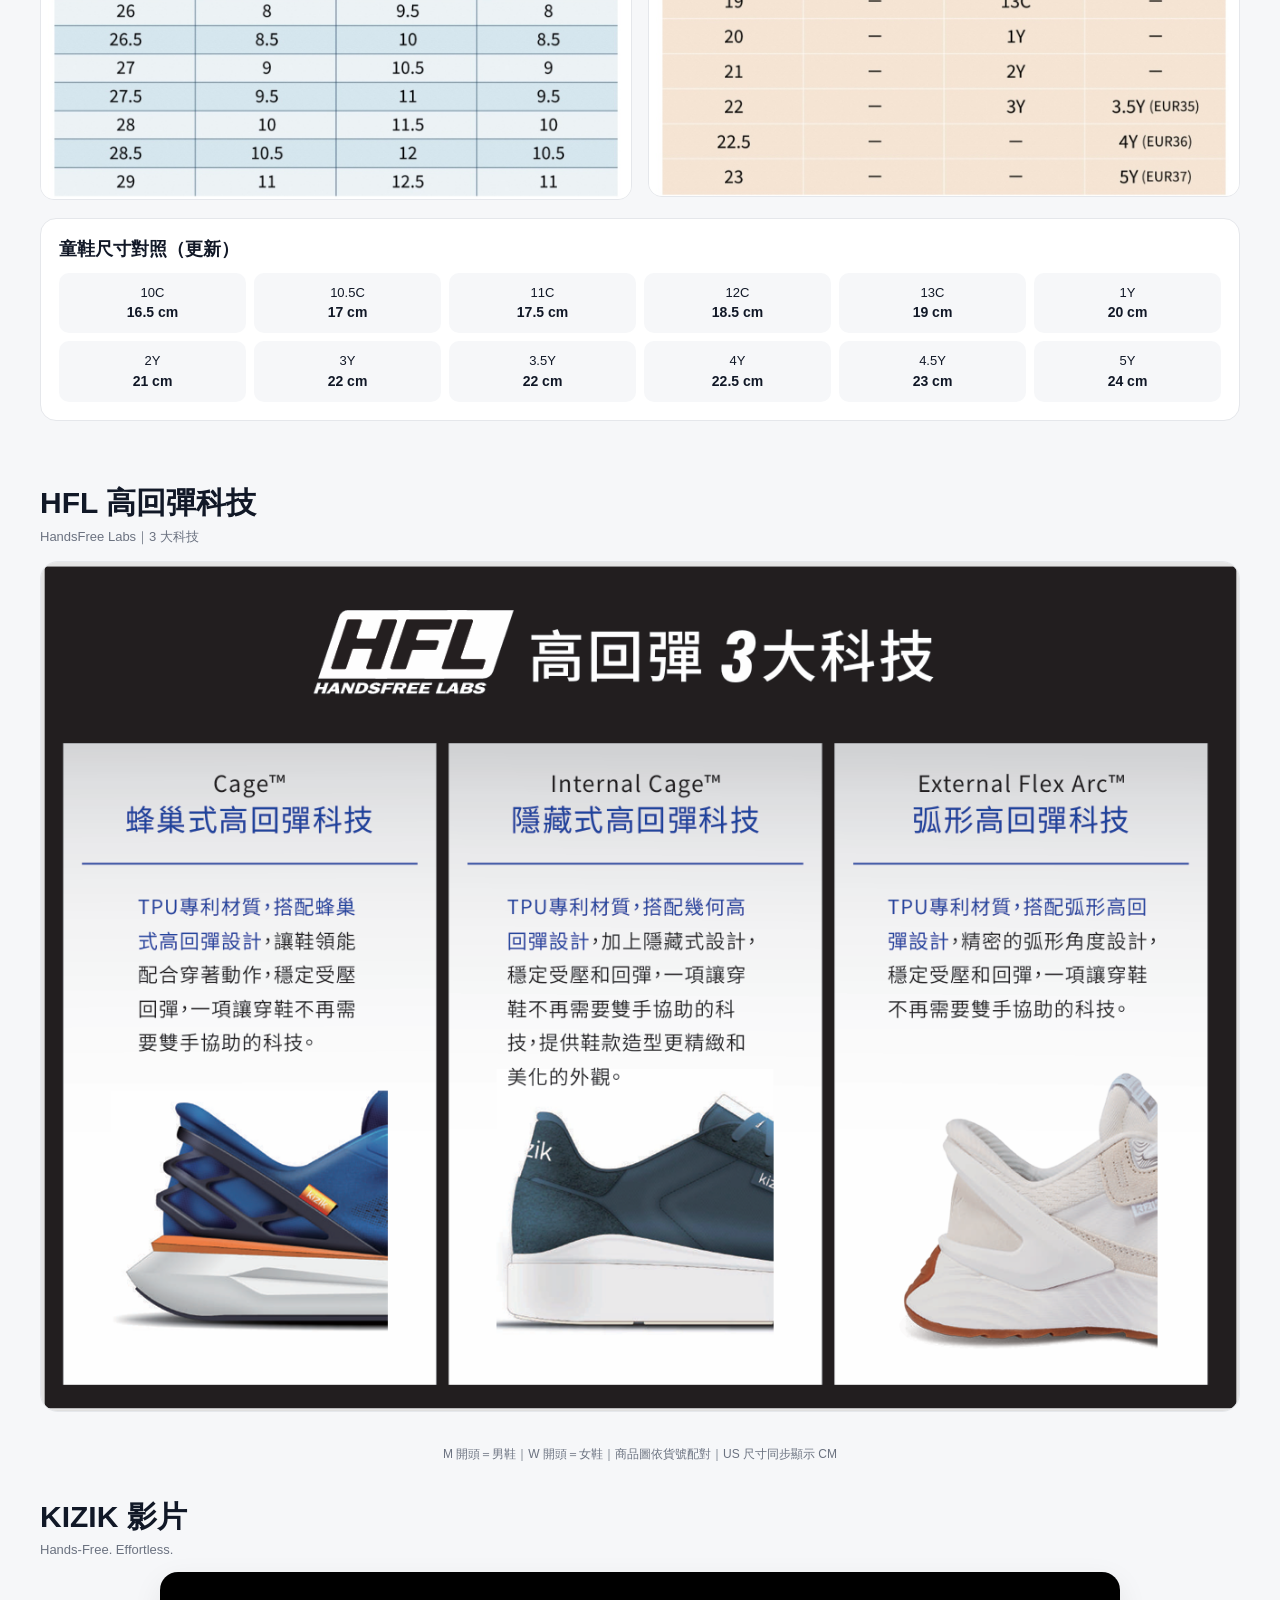
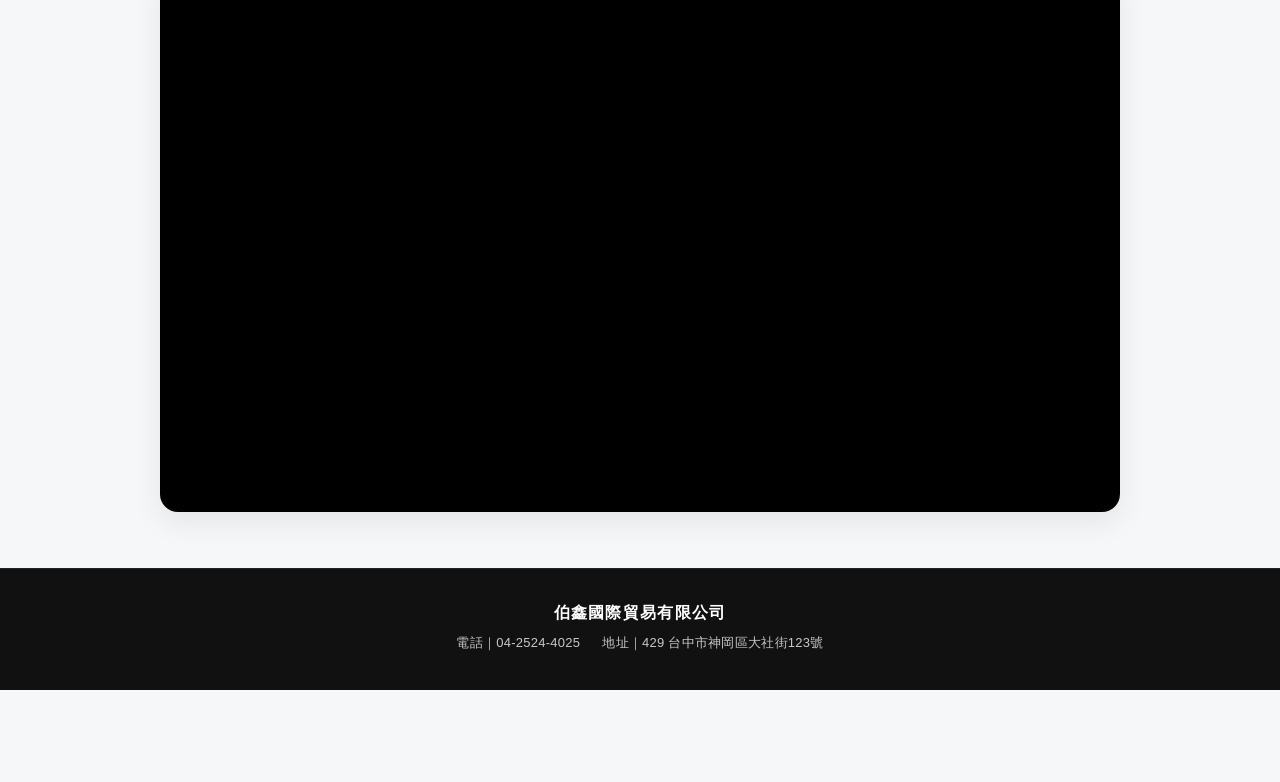
==== commit 12fa5a95: "Add mobile layout, shipping print, inventory toggle, group links and activity" ====
--- a/index.html
+++ b/index.html
@@ -1,61 +1,105 @@
-<!doctype html><html lang="zh-Hant"><head><meta charset="utf-8"><meta name="viewport" content="width=device-width,initial-scale=1"><title>Kizik Hands Free Shoes</title><link rel="stylesheet" href="styles.css"></head><body>
-<header class="top"><div class="nav"><div><div class="logo">kizik</div><div class="tag">HANDS FREE SHOES</div></div><div class="navlinks"><button class="on" onclick="setCat('all',this)">全部</button><button onclick="setCat('men',this)">男鞋</button><button onclick="setCat('women',this)">女鞋</button><button onclick="setCat('kids',this)">兒童鞋</button><button onclick="setSeries('ATH',this)">雅典娜2.0</button><button onclick="setSeries('FRE',this)">跑鞋</button><button onclick="setSeries('MON',this)">摩納哥</button><button onclick="setSeries('SIE',this)">西恩納</button></div></div></header>
-<section class="hero"><img class="heroMain" src="assets/brand/hero-main.jpg" alt="Kizik Hands-Free Effortless"></section>
-<section class="section"><div class="secHead"><div><h2>商品選購</h2><div class="productCount">共 22 款商品</div></div><span>點選 US 尺寸，同步顯示對應 CM</span></div><div id="grid" class="grid"></div></section>
-<section class="section"><div class="secHead"><h2>尺寸參考</h2><span>以提供的 Kizik 尺寸表為基準</span></div><div class="sizeBox"><img src="assets/size-adult.png"><img src="assets/size-kids.png"></div>
-<div class="kidsSizeUpdate">
-  <h3>童鞋尺寸對照（更新）</h3>
-  <div class="kidsSizeGrid">
-    <span>10C<br><b>16.5 cm</b></span>
-    <span>10.5C<br><b>17 cm</b></span>
-    <span>11C<br><b>17.5 cm</b></span>
-    <span>12C<br><b>18.5 cm</b></span>
-    <span>13C<br><b>19 cm</b></span>
-    <span>1Y<br><b>20 cm</b></span>
-    <span>2Y<br><b>21 cm</b></span>
-    <span>3Y<br><b>22 cm</b></span>
-    <span>3.5Y<br><b>22 cm</b></span>
-    <span>4Y<br><b>22.5 cm</b></span>
-    <span>4.5Y<br><b>23 cm</b></span>
-    <span>5Y<br><b>24 cm</b></span>
-  </div>
-</div>
-</section>
-<section class="section patentSection"><div class="secHead"><div><h2>HFL 高回彈科技</h2><div class="productCount">HandsFree Labs｜3 大科技</div></div></div><div class="patentBox"><img src="assets/brand/hfl-patent-tech.png" alt="HFL 高回彈 3 大科技專利技術圖"></div></section><footer>M 開頭＝男鞋｜W 開頭＝女鞋｜商品圖依貨號配對｜US 尺寸同步顯示 CM</footer><button class="drawer" onclick="openCart()">訂單 <b id="cartCount">0</b></button>
-<div class="modal" id="cartModal" onclick="closeCart(event)"><div class="sheet" onclick="event.stopPropagation()"><h2>我的訂單</h2><div id="cartItems"></div><div class="total" id="total">$0</div><div class="form">
-<input class="full customerName" id="customerName" placeholder="客戶名稱（已有客戶可只填這一欄）">
-<div class="orLine full"><span>或</span></div>
-<input id="name" placeholder="姓名"><input id="phone" placeholder="電話">
-<input class="full" id="address" placeholder="地址（選填）">
-<input class="full" id="note" placeholder="備註（選填）">
-</div><br><button class="checkout" onclick="checkout()">送出訂單</button></div></div><script src="app.js"></script>
-
-<section class="section" style="margin-top:40px">
-  <div class="secHead">
-    <div>
-      <h2>KIZIK 影片</h2>
-      <div class="productCount">Hands-Free. Effortless.</div>
+<!doctype html>
+<html lang="zh-Hant">
+<head>
+  <meta charset="utf-8">
+  <meta name="viewport" content="width=device-width,initial-scale=1,viewport-fit=cover">
+  <title>Kizik Hands Free Shoes</title>
+  <link rel="stylesheet" href="styles.css">
+</head>
+<body>
+<header class="top">
+  <div class="nav">
+    <div><div class="logo">kizik</div><div class="tag">HANDS FREE SHOES</div></div>
+    <div class="navlinks">
+      <button class="on" onclick="setCat('all',this)">全部</button>
+      <button onclick="setCat('men',this)">男鞋</button>
+      <button onclick="setCat('women',this)">女鞋</button>
+      <button onclick="setCat('kids',this)">兒童鞋</button>
+      <button onclick="setSeries('ATH',this)">雅典娜2.0</button>
+      <button onclick="setSeries('FRE',this)">跑鞋</button>
+      <button onclick="setSeries('MON',this)">摩納哥</button>
+      <button onclick="setSeries('SIE',this)">西恩納</button>
     </div>
   </div>
-  <div style="max-width:960px;margin:0 auto;aspect-ratio:16/9;border-radius:18px;overflow:hidden;background:#000;box-shadow:0 10px 30px rgba(0,0,0,.08)">
-    <iframe
-      src="https://www.youtube-nocookie.com/embed/UcdqNQ9qpVU"
-      title="KIZIK YouTube 影片"
-      style="width:100%;height:100%;border:0;display:block"
-      allow="accelerometer; autoplay; clipboard-write; encrypted-media; gyroscope; picture-in-picture; web-share"
-      allowfullscreen>
-    </iframe>
+</header>
+
+<section class="hero"><img class="heroMain" src="assets/brand/hero-main.jpg" alt="Kizik Hands-Free Effortless"></section>
+
+<section class="activitySection">
+  <div class="activityCard" id="activityCard">
+    <div>
+      <div class="activityEyebrow">CURRENT ACTIVITY · 目前活動</div>
+      <div class="activityTitle" id="activityTitle">活動訊息</div>
+      <div class="activityNote" id="activityNote">目前無特別活動。</div>
+    </div>
+    <div class="activityDiscount" id="activityDiscount" hidden></div>
+  </div>
+  <div class="sourceBar" id="sourceBar">
+    <b id="sourceTitle">一般客戶訂購</b>
+    <span id="sourceHint">一般訂購入口</span>
+  </div>
+</section>
+
+<section class="section">
+  <div class="secHead">
+    <div><h2>商品選購</h2><div class="productCount" id="productCount">商品載入中</div></div>
+    <span>點選 US 尺寸，同步顯示對應 CM</span>
+  </div>
+  <div id="grid" class="grid"></div>
+</section>
+
+<section class="section">
+  <div class="secHead"><h2>尺寸參考</h2><span>以提供的 Kizik 尺寸表為基準</span></div>
+  <div class="sizeBox"><img src="assets/size-adult.png"><img src="assets/size-kids.png"></div>
+  <div class="kidsSizeUpdate">
+    <h3>童鞋尺寸對照（更新）</h3>
+    <div class="kidsSizeGrid">
+      <span>10C<br><b>16.5 cm</b></span><span>10.5C<br><b>17 cm</b></span><span>11C<br><b>17.5 cm</b></span>
+      <span>12C<br><b>18.5 cm</b></span><span>13C<br><b>19 cm</b></span><span>1Y<br><b>20 cm</b></span>
+      <span>2Y<br><b>21 cm</b></span><span>3Y<br><b>22 cm</b></span><span>3.5Y<br><b>22 cm</b></span>
+      <span>4Y<br><b>22.5 cm</b></span><span>4.5Y<br><b>23 cm</b></span><span>5Y<br><b>24 cm</b></span>
+    </div>
+  </div>
+</section>
+
+<section class="section patentSection">
+  <div class="secHead"><div><h2>HFL 高回彈科技</h2><div class="productCount">HandsFree Labs｜3 大科技</div></div></div>
+  <div class="patentBox"><img src="assets/brand/hfl-patent-tech.png" alt="HFL 高回彈 3 大科技專利技術圖"></div>
+</section>
+
+<div class="guideFooter">M 開頭＝男鞋｜W 開頭＝女鞋｜商品圖依貨號配對｜US 尺寸同步顯示 CM</div>
+
+<section class="section videoSection">
+  <div class="secHead"><div><h2>KIZIK 影片</h2><div class="productCount">Hands-Free. Effortless.</div></div></div>
+  <div class="videoBox">
+    <iframe src="https://www.youtube.com/embed/UcdqNQ9qpVU?rel=0" title="KIZIK YouTube 影片" referrerpolicy="strict-origin-when-cross-origin" allow="accelerometer; autoplay; clipboard-write; encrypted-media; gyroscope; picture-in-picture; web-share" allowfullscreen></iframe>
   </div>
 </section>
 
 <footer class="companyFooter">
   <div class="companyFooterInner">
     <div class="companyName">伯鑫國際貿易有限公司</div>
-    <div class="companyInfo">
-      <span>電話｜04-2524-4025</span>
-      <span>地址｜429 台中市神岡區大社街123號</span>
-    </div>
+    <div class="companyInfo"><span>電話｜04-2524-4025</span><span>地址｜429 台中市神岡區大社街123號</span></div>
   </div>
 </footer>
 
-</body></html>+<button class="drawer" onclick="openCart()"><span>查看訂單</span><b id="cartCount">0</b></button>
+<div class="modal" id="cartModal" onclick="closeCart(event)">
+  <div class="sheet" onclick="event.stopPropagation()">
+    <div class="sheetHead"><h2>我的訂單</h2><button class="closeBtn" onclick="closeCart()">×</button></div>
+    <div id="cartItems"></div>
+    <div class="total" id="total">$0</div>
+    <div class="form">
+      <input class="full customerName" id="customerName" placeholder="客戶名稱（已有客戶可只填這一欄）">
+      <div class="orLine full"><span>或</span></div>
+      <input id="name" placeholder="姓名"><input id="phone" placeholder="電話">
+      <input class="full" id="address" placeholder="地址（選填）">
+      <input class="full" id="note" placeholder="備註（選填）">
+    </div>
+    <button class="checkout" onclick="checkout()">送出訂單</button>
+  </div>
+</div>
+
+<script src="app.js"></script>
+</body>
+</html>
--- a/styles.css
+++ b/styles.css
@@ -1,53 +1,17 @@
-
-:root{--blue:#403edc;--ink:#111827;--muted:#6b7280;--line:#e5e7eb;--bg:#f6f7f9}*{box-sizing:border-box}body{margin:0;font-family:Inter,Arial,"Noto Sans TC",sans-serif;color:var(--ink);background:var(--bg)}a{text-decoration:none;color:inherit}button,select,input{font:inherit}.top{position:sticky;top:0;z-index:20;background:#fff;border-bottom:1px solid var(--line)}.nav{max-width:1240px;margin:auto;padding:14px 20px;display:flex;align-items:center;gap:18px}.logo{font-size:36px;font-weight:900;letter-spacing:-2px}.tag{font-size:11px;letter-spacing:2px;color:var(--muted)}.navlinks{margin-left:auto;display:flex;gap:8px;flex-wrap:wrap}.navlinks button{border:0;background:transparent;padding:9px 11px;border-radius:999px;cursor:pointer}.navlinks button.on{background:#111;color:#fff}.hero{max-width:1240px;margin:20px auto 0;padding:0 20px}.heroBox{background:#111;min-height:430px;border-radius:24px;overflow:hidden;display:grid;grid-template-columns:1.05fr 1fr}.heroText{padding:56px;color:#fff;display:flex;flex-direction:column;justify-content:center}.heroText h1{font-size:clamp(38px,5vw,72px);line-height:.98;margin:0 0 18px}.heroText p{font-size:20px;line-height:1.7;margin:0}.checks{margin-top:22px;display:grid;gap:8px}.heroImg{width:100%;height:100%;object-fit:cover}.section{max-width:1240px;margin:34px auto;padding:0 20px}.secHead{display:flex;justify-content:space-between;align-items:end;gap:15px;margin-bottom:15px}.secHead h2{margin:0;font-size:30px}.secHead span{color:var(--muted);font-size:13px}.grid{display:grid;grid-template-columns:repeat(4,minmax(0,1fr));gap:16px}.card{background:#fff;border:1px solid var(--line);border-radius:18px;overflow:hidden;box-shadow:0 4px 20px rgba(0,0,0,.035)}.photo{aspect-ratio:1/1;background:#fff;display:flex;align-items:center;justify-content:center}.photo img{width:100%;height:100%;object-fit:contain}.body{padding:15px}.sku{font-weight:850;font-size:19px}.small{font-size:12px;color:var(--muted);margin-top:4px}.price{font-size:24px;font-weight:900;margin:12px 0}.select{width:100%;padding:11px 12px;border:1px solid #d7dbe1;border-radius:10px;background:#fff}.cm{margin-top:8px;padding:9px 10px;border-radius:9px;background:#f1f3ff;font-size:13px;min-height:35px}.row{display:flex;gap:8px;margin-top:10px}.qty{width:72px;padding:10px;border:1px solid #ddd;border-radius:10px}.add{flex:1;border:0;border-radius:10px;background:var(--blue);color:#fff;font-weight:800;cursor:pointer}.drawer{position:fixed;right:16px;bottom:16px;z-index:40;background:#111;color:#fff;border-radius:999px;padding:12px 17px;box-shadow:0 8px 35px #0004;cursor:pointer}.modal{position:fixed;inset:0;background:#0008;z-index:50;display:none;align-items:flex-end;justify-content:center}.modal.open{display:flex}.sheet{width:min(720px,100%);max-height:88vh;overflow:auto;background:white;border-radius:24px 24px 0 0;padding:20px}.cartItem{display:grid;grid-template-columns:1fr auto;gap:8px;padding:12px 0;border-bottom:1px solid var(--line)}.total{font-size:24px;font-weight:900;text-align:right;margin:20px 0}.form{display:grid;grid-template-columns:1fr 1fr;gap:10px}.form input{padding:12px;border:1px solid #ddd;border-radius:10px}.form .full{grid-column:1/-1}.checkout{width:100%;padding:14px;border:0;border-radius:12px;background:#111;color:#fff;font-weight:900}.sizeBox{display:grid;grid-template-columns:1fr 1fr;gap:16px}.sizeBox img{width:100%;border-radius:14px;border:1px solid var(--line)}footer{padding:40px 20px 80px;text-align:center;color:#6b7280}.empty{grid-column:1/-1;padding:50px;text-align:center;background:#fff;border-radius:16px;color:#777}@media(max-width:950px){.grid{grid-template-columns:repeat(2,1fr)}.heroBox{grid-template-columns:1fr}.heroText{padding:38px}.heroImg{max-height:360px}.sizeBox{grid-template-columns:1fr}}@media(max-width:560px){.grid{grid-template-columns:1fr}.nav{padding:10px 14px}.logo{font-size:31px}.navlinks{gap:2px}.navlinks button{padding:8px 9px}.hero,.section{padding:0 12px}.heroText{padding:30px 22px}.form{grid-template-columns:1fr}.form .full{grid-column:auto}}
-
-.hero{max-width:1240px;margin:18px auto 0;padding:0 20px}.heroMain{display:block;width:100%;height:auto;aspect-ratio:1200/628;object-fit:cover;border-radius:22px;background:#fff}.productCount{font-size:13px;color:var(--muted);margin-top:4px}.seriesBadge{display:inline-flex;padding:4px 8px;border-radius:999px;background:#eef1f4;color:#506071;font-size:11px;font-weight:850;letter-spacing:.4px;margin-bottom:8px}@media(max-width:560px){.hero{padding:0 12px;margin-top:12px}.heroMain{border-radius:14px}.secHead{align-items:flex-start}.secHead span{max-width:160px;text-align:right}}
-
-.patentSection{padding-top:28px}.patentBox{background:#fff;border-radius:18px;overflow:hidden;border:1px solid #e5e7eb}.patentBox img{display:block;width:100%;height:auto}.patentSection .secHead{margin-bottom:14px}@media(max-width:700px){.patentBox{border-radius:12px}}
-
-.kidsSizeUpdate{margin-top:18px;background:#fff;border:1px solid #e5e7eb;border-radius:16px;padding:18px}
-.kidsSizeUpdate h3{margin:0 0 12px;font-size:18px}
-.kidsSizeGrid{display:grid;grid-template-columns:repeat(6,1fr);gap:8px}
-.kidsSizeGrid span{background:#f6f7f9;border-radius:10px;padding:10px;text-align:center;font-size:13px;line-height:1.5}
-.kidsSizeGrid b{font-size:14px}
+:root{--blue:#403edc;--ink:#111827;--muted:#6b7280;--line:#e5e7eb;--bg:#f6f7f9;--card:#fff}
+*{box-sizing:border-box}html{scroll-behavior:smooth}body{margin:0;font-family:Inter,Arial,"Noto Sans TC",sans-serif;color:var(--ink);background:var(--bg);padding-bottom:92px}button,select,input{font:inherit}button{cursor:pointer}a{text-decoration:none;color:inherit}
+.top{position:sticky;top:0;z-index:20;background:#fff;border-bottom:1px solid var(--line)}.nav{max-width:1240px;margin:auto;padding:14px 20px;display:flex;align-items:center;gap:18px}.logo{font-size:36px;font-weight:900;letter-spacing:-2px}.tag{font-size:11px;letter-spacing:2px;color:var(--muted)}.navlinks{margin-left:auto;display:flex;gap:8px;flex-wrap:wrap;justify-content:flex-end}.navlinks button{border:0;background:transparent;padding:9px 11px;border-radius:999px}.navlinks button.on{background:#111;color:#fff}
+.hero{max-width:1240px;margin:18px auto 0;padding:0 20px}.heroMain{display:block;width:100%;height:auto;aspect-ratio:1200/628;object-fit:cover;border-radius:22px;background:#fff}
+.activitySection{max-width:1240px;margin:18px auto 0;padding:0 20px}.activityCard{background:#fff;border:1px solid var(--line);border-radius:18px;padding:18px 20px;display:flex;align-items:center;justify-content:space-between;gap:16px;box-shadow:0 6px 26px rgba(0,0,0,.035)}.activityEyebrow{font-size:10px;letter-spacing:.14em;color:#8c744f;font-weight:900;margin-bottom:7px}.activityTitle{font-size:20px;font-weight:900}.activityNote{margin-top:6px;color:#5f6874;font-size:13px;line-height:1.6;white-space:pre-wrap}.activityDiscount{flex:0 0 auto;background:#111;color:#fff;border-radius:999px;padding:9px 14px;font-size:14px;font-weight:900}.sourceBar{margin-top:8px;border-radius:12px;background:#fff;padding:10px 13px;border:1px solid var(--line);display:flex;gap:10px;align-items:center;font-size:12px}.sourceBar.group{background:#fff8e8;border-color:#ead9aa}.sourceBar span{color:var(--muted)}
+.section{max-width:1240px;margin:34px auto;padding:0 20px}.secHead{display:flex;justify-content:space-between;align-items:end;gap:15px;margin-bottom:15px}.secHead h2{margin:0;font-size:30px}.secHead span{color:var(--muted);font-size:13px}.productCount{font-size:13px;color:var(--muted);margin-top:4px}
+.grid{display:grid;grid-template-columns:repeat(4,minmax(0,1fr));gap:16px}.card{background:#fff;border:1px solid var(--line);border-radius:18px;overflow:hidden;box-shadow:0 4px 20px rgba(0,0,0,.035);min-width:0}.photo{aspect-ratio:1/1;background:#fff;display:flex;align-items:center;justify-content:center}.photo img{width:100%;height:100%;object-fit:contain}.body{padding:15px}.seriesBadge{display:inline-flex;padding:4px 8px;border-radius:999px;background:#eef1f4;color:#506071;font-size:11px;font-weight:850;letter-spacing:.4px;margin-bottom:8px}.sku{font-weight:850;font-size:19px;overflow-wrap:anywhere}.small{font-size:12px;color:var(--muted);margin-top:4px}.price{font-size:24px;font-weight:900;margin:12px 0}.price del{font-size:13px;color:#9ca3af;font-weight:600;margin-right:5px}.discountTag{font-size:10px;background:#fff0cf;color:#8d5d00;padding:3px 6px;border-radius:999px;margin-left:5px;vertical-align:middle}.select{width:100%;padding:11px 12px;border:1px solid #d7dbe1;border-radius:10px;background:#fff;min-width:0}.cm{margin-top:8px;padding:9px 10px;border-radius:9px;background:#f1f3ff;font-size:13px;min-height:35px}.row{display:flex;gap:8px;margin-top:10px}.qty{width:72px;padding:10px;border:1px solid #ddd;border-radius:10px;min-width:0}.add{flex:1;border:0;border-radius:10px;background:var(--blue);color:#fff;font-weight:800;min-width:0}.add:disabled{opacity:.4}.empty{grid-column:1/-1;padding:50px;text-align:center;background:#fff;border-radius:16px;color:#777}
+.drawer{position:fixed;left:50%;right:auto;bottom:18px;transform:translateX(-50%);z-index:40;background:#111;color:#fff;border:0;border-radius:999px;min-width:300px;padding:16px 32px;box-shadow:0 12px 40px #0005;font-size:17px;font-weight:900;display:flex;align-items:center;justify-content:center;gap:10px}.drawer b{display:grid;place-items:center;min-width:27px;height:27px;padding:0 7px;background:#fff;color:#111;border-radius:999px;font-size:13px}
+.modal{position:fixed;inset:0;background:#0008;z-index:50;display:none;align-items:flex-end;justify-content:center}.modal.open{display:flex}.sheet{width:min(720px,100%);max-height:88vh;overflow:auto;background:white;border-radius:24px 24px 0 0;padding:20px}.sheetHead{display:flex;align-items:center;justify-content:space-between}.sheetHead h2{margin:0}.closeBtn{border:0;background:#eee;border-radius:50%;width:36px;height:36px;font-size:22px}.cartItem{display:grid;grid-template-columns:1fr auto;gap:8px;padding:12px 0;border-bottom:1px solid var(--line)}.cartItem button{border:0;background:#eee;border-radius:7px;padding:4px 8px}.total{font-size:24px;font-weight:900;text-align:right;margin:20px 0}.form{display:grid;grid-template-columns:1fr 1fr;gap:10px}.form input{padding:12px;border:1px solid #ddd;border-radius:10px}.form .full{grid-column:1/-1}.checkout{width:100%;padding:14px;border:0;border-radius:12px;background:#111;color:#fff;font-weight:900;margin-top:14px}.checkout:disabled{opacity:.5}
+.sizeBox{display:grid;grid-template-columns:1fr 1fr;gap:16px}.sizeBox img{width:100%;border-radius:14px;border:1px solid var(--line)}.kidsSizeUpdate{margin-top:18px;background:#fff;border:1px solid var(--line);border-radius:16px;padding:18px}.kidsSizeUpdate h3{margin:0 0 12px;font-size:18px}.kidsSizeGrid{display:grid;grid-template-columns:repeat(6,1fr);gap:8px}.kidsSizeGrid span{background:#f6f7f9;border-radius:10px;padding:10px;text-align:center;font-size:13px;line-height:1.5}.kidsSizeGrid b{font-size:14px}.patentSection{padding-top:28px}.patentBox{background:#fff;border-radius:18px;overflow:hidden;border:1px solid var(--line)}.patentBox img{display:block;width:100%;height:auto}.videoBox{max-width:960px;margin:0 auto;aspect-ratio:16/9;border-radius:18px;overflow:hidden;background:#000;box-shadow:0 10px 30px rgba(0,0,0,.08)}.videoBox iframe{width:100%;height:100%;border:0;display:block}
+.customerName{font-weight:700}.orLine{display:flex;align-items:center;gap:10px;color:#8a8f98;font-size:12px;margin:-2px 0}.orLine:before,.orLine:after{content:"";height:1px;background:#e5e7eb;flex:1}.orLine span{padding:0 6px}.guideFooter{max-width:1240px;margin:26px auto 0;padding:0 20px;text-align:center;color:#6b7280;font-size:12px}.companyFooter{margin-top:56px;background:#111;color:#fff;border-top:1px solid #242424}.companyFooterInner{max-width:1180px;margin:0 auto;padding:34px 22px 38px;text-align:center}.companyName{font-size:16px;font-weight:800;letter-spacing:.08em;margin-bottom:10px}.companyInfo{display:flex;justify-content:center;align-items:center;flex-wrap:wrap;gap:8px 22px;font-size:13px;color:#c8c8c8;letter-spacing:.02em}
+@media(max-width:950px){.grid{grid-template-columns:repeat(2,minmax(0,1fr))}.sizeBox{grid-template-columns:1fr}}
 @media(max-width:700px){.kidsSizeGrid{grid-template-columns:repeat(3,1fr)}}
-
-.customerName{font-weight:700}
-.orLine{display:flex;align-items:center;gap:10px;color:#8a8f98;font-size:12px;margin:-2px 0}
-.orLine:before,.orLine:after{content:"";height:1px;background:#e5e7eb;flex:1}
-.orLine span{padding:0 6px}
-
-.companyFooter{
-  margin-top:56px;
-  background:#111;
-  color:#fff;
-  border-top:1px solid #242424;
+@media(max-width:560px){
+  body{padding-bottom:86px}.nav{padding:10px 12px;display:block}.logo{font-size:31px}.tag{margin-bottom:8px}.navlinks{margin:0;justify-content:flex-start;gap:3px;overflow-x:auto;flex-wrap:nowrap;padding-bottom:2px}.navlinks button{padding:7px 9px;font-size:11px;white-space:nowrap}.hero,.section,.activitySection{padding:0 9px}.hero{margin-top:10px}.heroMain{border-radius:14px}.activitySection{margin-top:10px}.activityCard{padding:13px 14px;border-radius:14px;align-items:flex-start}.activityEyebrow{font-size:8px}.activityTitle{font-size:16px}.activityNote{font-size:11px}.activityDiscount{padding:6px 9px;font-size:11px}.sourceBar{font-size:10px;padding:8px 10px;flex-wrap:wrap;gap:4px 8px}.section{margin-top:24px}.secHead{align-items:flex-start}.secHead h2{font-size:21px}.secHead span{max-width:125px;text-align:right;font-size:10px}.productCount{font-size:11px}
+  .grid{grid-template-columns:repeat(2,minmax(0,1fr));gap:7px}.card{border-radius:12px}.body{padding:8px}.seriesBadge{font-size:8px;padding:3px 5px;margin-bottom:5px}.sku{font-size:13px}.small{font-size:9px}.price{font-size:15px;margin:7px 0}.price del{font-size:9px}.discountTag{font-size:8px;padding:2px 4px;display:inline-block;margin-left:2px}.select{padding:8px 5px;font-size:10px;border-radius:8px}.cm{font-size:9px;min-height:31px;padding:7px 6px}.row{gap:4px;margin-top:6px}.qty{width:42px;padding:7px 4px;font-size:10px;border-radius:8px}.add{font-size:10px;padding:7px 4px;border-radius:8px}.drawer{bottom:10px;width:calc(100% - 20px);max-width:520px;min-width:0;padding:14px 24px;font-size:16px}.sheet{padding:16px}.form{grid-template-columns:1fr}.form .full{grid-column:auto}.kidsSizeUpdate{padding:12px}.companyFooter{margin-top:40px}.companyFooterInner{padding:28px 18px 32px}.companyName{font-size:15px}.companyInfo{display:grid;gap:7px;font-size:12px}
 }
-.companyFooterInner{
-  max-width:1180px;
-  margin:0 auto;
-  padding:34px 22px 38px;
-  text-align:center;
-}
-.companyName{
-  font-size:16px;
-  font-weight:800;
-  letter-spacing:.08em;
-  margin-bottom:10px;
-}
-.companyInfo{
-  display:flex;
-  justify-content:center;
-  align-items:center;
-  flex-wrap:wrap;
-  gap:8px 22px;
-  font-size:13px;
-  color:#c8c8c8;
-  letter-spacing:.02em;
-}
-@media(max-width:640px){
-  .companyFooter{margin-top:40px}
-  .companyFooterInner{padding:28px 18px 32px}
-  .companyName{font-size:15px}
-  .companyInfo{display:grid;gap:7px;font-size:12px}
-}
